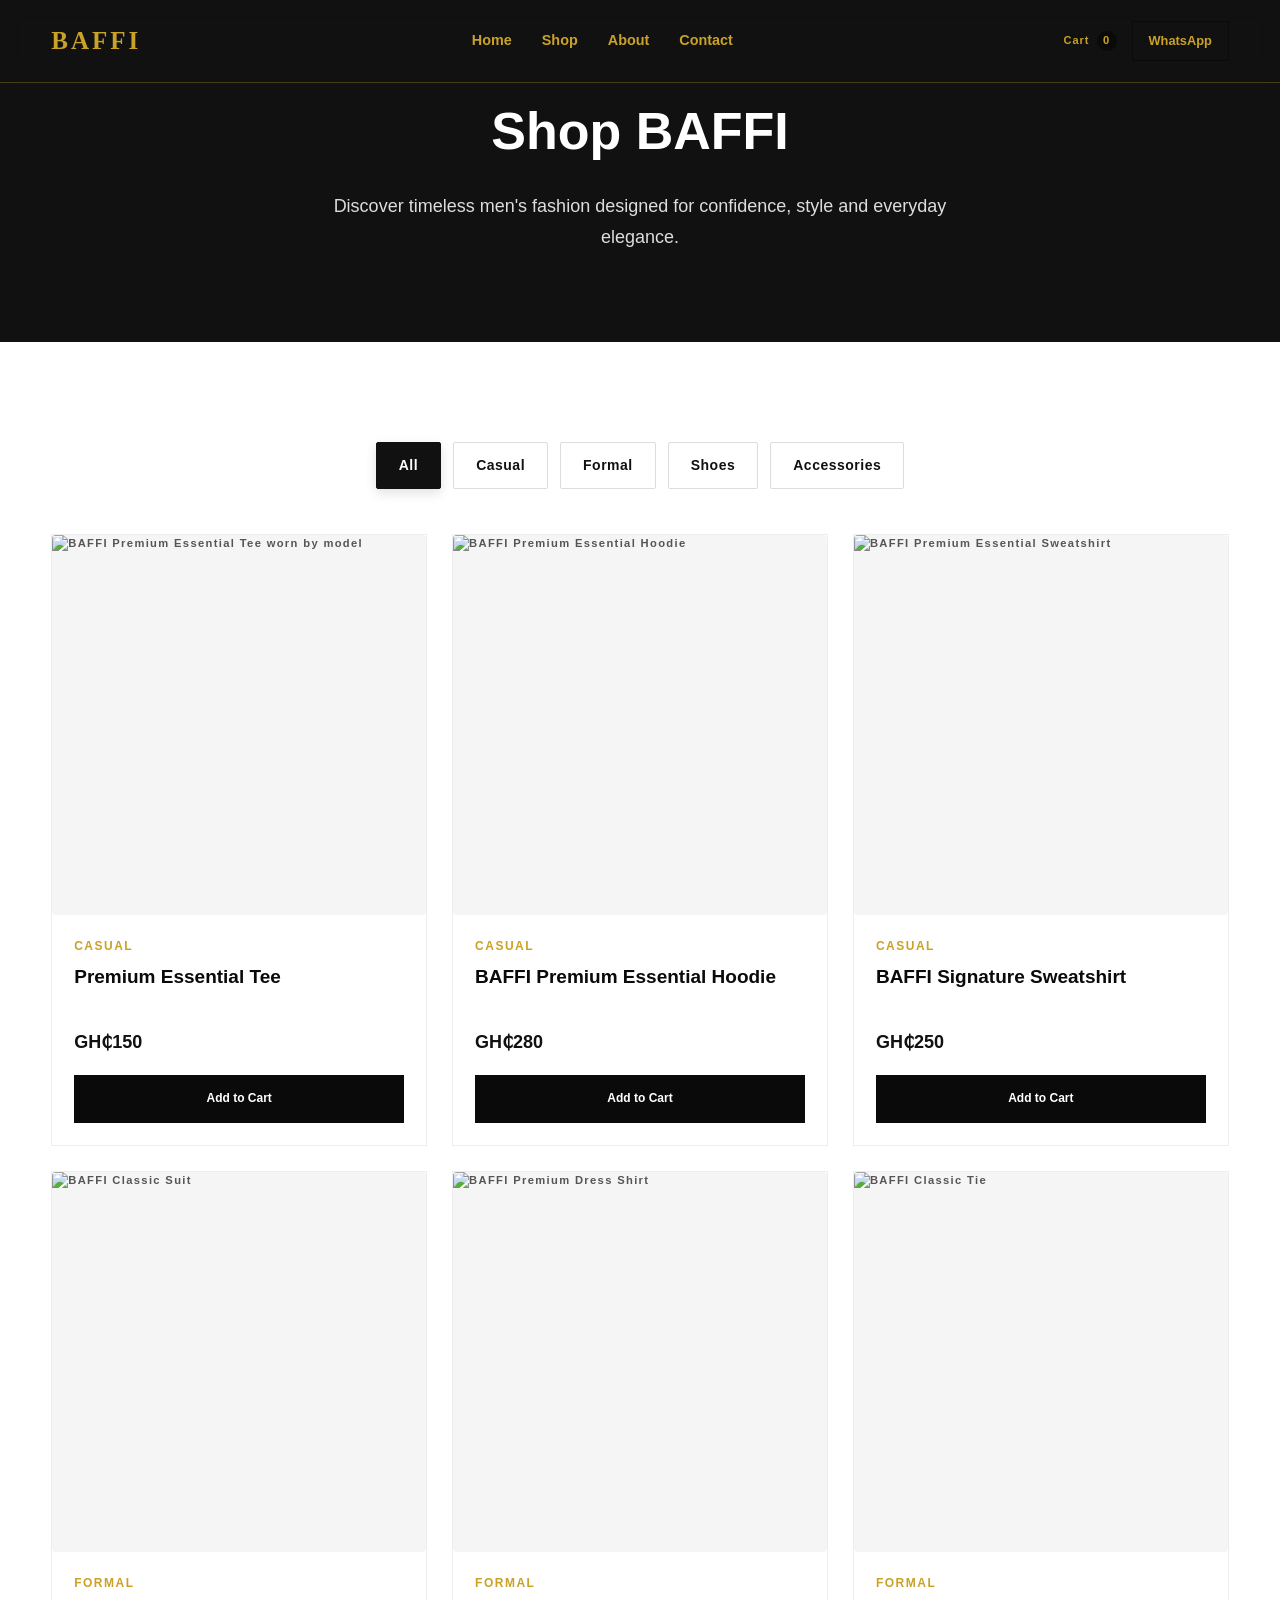
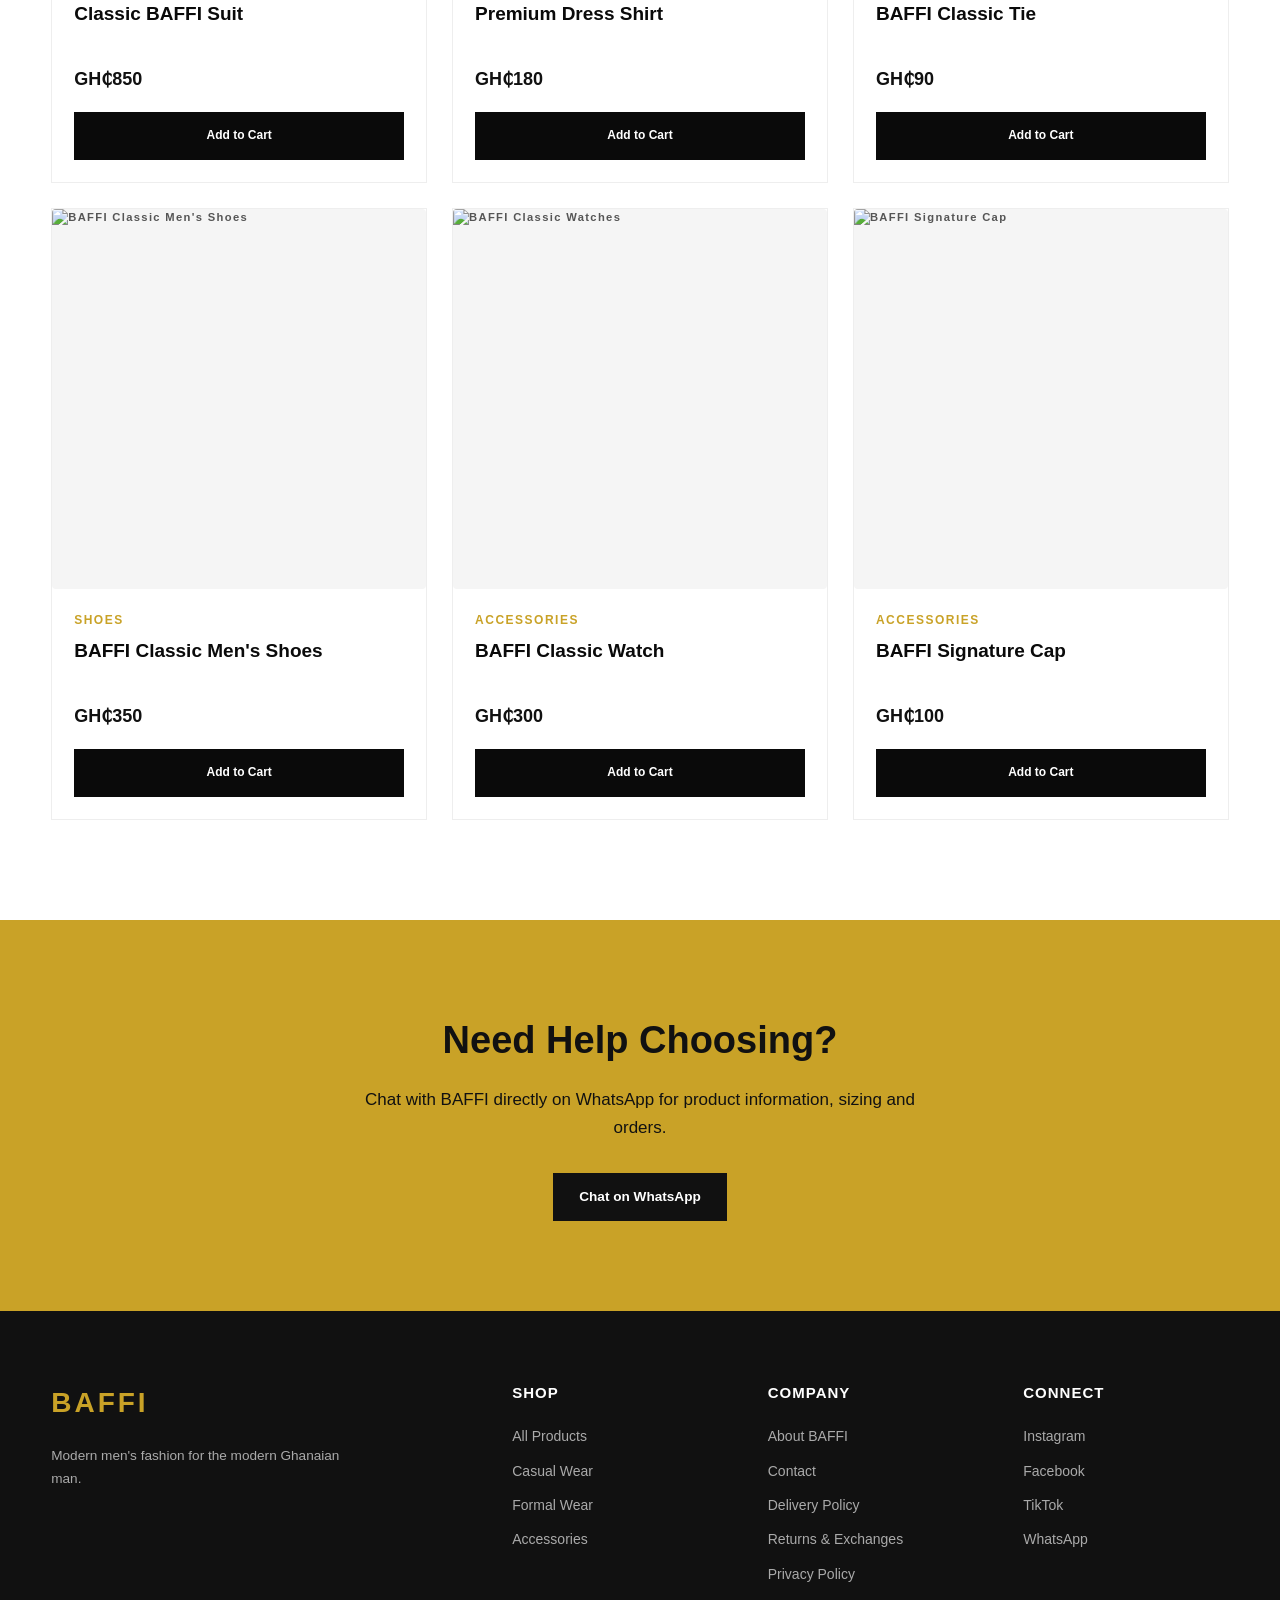
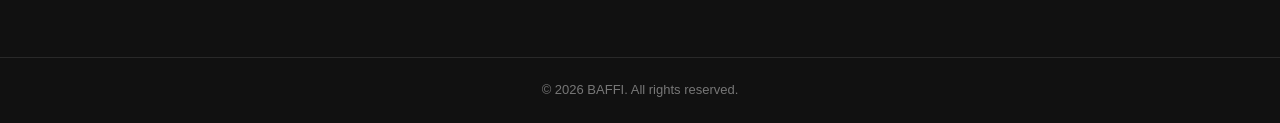
==== shop.html @ 9128f001 "Add files via upload" ====
<!DOCTYPE html>
<html lang="en">
<head>
    <meta charset="UTF-8">
    <meta name="viewport" content="width=device-width, initial-scale=1.0">

    <title>Shop | BAFFI</title>
    <meta
        name="description"
        content="Shop BAFFI men's fashion — suits, shirts, hoodies, shoes, watches, ties, caps and more."
    >

    <link rel="stylesheet" href="style.css">
    <link rel="icon" type="image/svg+xml" href="images/svg file.jpeg">
</head>

<body>

    <!-- HEADER -->
    <header class="site-header">
    <div class="container header-container">

        <!-- Logo -->
        <a href="index.html" class="logo">
            BAFFI
        </a>

        <!-- Mobile menu button -->
        <button
            class="menu-toggle"
            id="menu-toggle"
            type="button"
            aria-label="Open navigation menu"
            aria-expanded="false"
            aria-controls="main-nav"
        >
            ☰
        </button>

        <!-- Navigation -->
        <nav class="main-nav" id="main-nav">
            <a href="index.html">Home</a>
            <a href="shop.html" class="active">Shop</a>
            <a href="about.html">About</a>
            <a href="contact.html">Contact</a>
        </nav>

        <!-- Header actions -->
        <div class="header-actions">

            <a href="cart.html" class="cart-link">
                Cart <span id="cart-count">0</span>
            </a>

            <a
                href="https://wa.me/233207417469"
                class="whatsapp-link"
                target="_blank"
                rel="noopener"
            >
                WhatsApp
            </a>

        </div>

    </div>
</header>


    <!-- SHOP HERO -->
    <section class="page-hero">
        <div class="container">
            <h1>Shop BAFFI</h1>
            <p>
                Discover timeless men's fashion designed for confidence,
                style and everyday elegance.
            </p>
        </div>
    </section>


    <!-- SHOP SECTION -->
    <section class="shop-section">
        <div class="container">

            <!-- FILTERS -->
            <div class="shop-filters">

                <button class="filter-btn active" data-filter="all">
                    All
                </button>

                <button class="filter-btn" data-filter="casual">
                    Casual
                </button>

                <button class="filter-btn" data-filter="formal">
                    Formal
                </button>

                <button class="filter-btn" data-filter="shoes">
                    Shoes
                </button>

                <button class="filter-btn" data-filter="accessories">
                    Accessories
                </button>

            </div>


            <!-- PRODUCTS -->
            <div class="products-grid">


                <!-- PRODUCT 1 -->
                <div class="product-card" data-category="casual">

                    <div class="product-image">
                        <img
                            src="images/premium-essential-teeshirt.jpeg"
                            alt="BAFFI Premium Essential Tee worn by model"
                        >
                    </div>

                    <div class="product-info">
                        <span class="product-category">Casual</span>

                        <h3>Premium Essential Tee</h3>

                        <p class="product-price">
                            GH₵150
                        </p>

                        <button
                            class="btn add-to-cart"
                            data-product="Premium Essential Tee"
                            type="button"
                        >
                            Add to Cart
                        </button>
                    </div>

                </div>


                <!-- PRODUCT 2 -->
                <div class="product-card" data-category="casual">

                    <div class="product-image">
                        <img src="images/Premium-Essential-Hoodie.jpeg" alt="BAFFI Premium Essential Hoodie">
                    </div>

                    <div class="product-info">
                        <span class="product-category">Casual</span>

                        <h3>BAFFI Premium Essential Hoodie</h3>

                        <p class="product-price">
                            GH₵280
                        </p>

                        <button
                            class="btn add-to-cart"
                            data-product="BAFFI Premium Essential Hoodie"
                            type="button"
                        >
                            Add to Cart
                        </button>
                    </div>

                </div>


                <!-- PRODUCT 3 -->
                <div class="product-card" data-category="casual">

                    <div class="product-image">
                        <img src="images/premium-essential-sweatshirt.jpeg" alt="BAFFI Premium Essential Sweatshirt">
                    </div>

                    <div class="product-info">
                        <span class="product-category">Casual</span>

                        <h3>BAFFI Signature Sweatshirt</h3>

                        <p class="product-price">
                            GH₵250
                        </p>

                        <button
                            class="btn add-to-cart"
                            data-product="BAFFI Signature Sweatshirt"
                            type="button"
                        >
                            Add to Cart
                        </button>
                    </div>

                </div>


                <!-- PRODUCT 4 -->
                <div class="product-card" data-category="formal">

                    <div class="product-image">
                        <img src="images/premium-essential-suit.jpeg" alt="BAFFI Classic Suit">
                    </div>

                    <div class="product-info">
                        <span class="product-category">Formal</span>

                        <h3>Classic BAFFI Suit</h3>

                        <p class="product-price">
                            GH₵850
                        </p>

                        <button
                            class="btn add-to-cart"
                            data-product="Classic BAFFI Suit"
                            type="button"
                        >
                            Add to Cart
                        </button>
                    </div>

                </div>


                <!-- PRODUCT 5 -->
                <div class="product-card" data-category="formal">

                    <div class="product-image">
                        <img src="images/premium-essential-dress shirt.jpeg" alt="BAFFI Premium Dress Shirt">
                    </div>

                    <div class="product-info">
                        <span class="product-category">Formal</span>

                        <h3>Premium Dress Shirt</h3>

                        <p class="product-price">
                            GH₵180
                        </p>

                        <button
                            class="btn add-to-cart"
                            data-product="Premium Dress Shirt"
                            type="button"
                        >
                            Add to Cart
                        </button>
                    </div>

                </div>


                <!-- PRODUCT 6 -->
                <div class="product-card" data-category="formal">

                    <div class="product-image">
                        <img src="images/premium-essential-tie.jpeg" alt="BAFFI Classic Tie">
                    </div>

                    <div class="product-info">
                        <span class="product-category">Formal</span>

                        <h3>BAFFI Classic Tie</h3>

                        <p class="product-price">
                            GH₵90
                        </p>

                        <button
                            class="btn add-to-cart"
                            data-product="BAFFI Classic Tie"
                            type="button"
                        >
                            Add to Cart
                        </button>
                    </div>

                </div>


                <!-- PRODUCT 7 -->
                <div class="product-card" data-category="shoes">

                    <div class="product-image">
                        <img src="images/premium-essential-shoes.jpeg" alt="BAFFI Classic Men's Shoes">
                    </div>

                    <div class="product-info">
                        <span class="product-category">Shoes</span>

                        <h3>BAFFI Classic Men's Shoes</h3>

                        <p class="product-price">
                            GH₵350
                        </p>

                        <button
                            class="btn add-to-cart"
                            data-product="BAFFI Classic Men's Shoes"
                            type="button"
                        >
                            Add to Cart
                        </button>
                    </div>

                </div>


                <!-- PRODUCT 8 -->
                <div class="product-card" data-category="accessories">

                    <div class="product-image">
                        <img src="images/premium-essential-watches.jpeg" alt="BAFFI Classic Watches">
                    </div>

                    <div class="product-info">
                        <span class="product-category">Accessories</span>

                        <h3>BAFFI Classic Watch</h3>

                        <p class="product-price">
                            GH₵300
                        </p>

                        <button
                            class="btn add-to-cart"
                            data-product="BAFFI Classic Watch"
                            type="button"
                        >
                            Add to Cart
                        </button>
                    </div>

                </div>


                <!-- PRODUCT 9 -->
                <div class="product-card" data-category="accessories">

                    <div class="product-image">
                        <img src="images/premium-essential-cap.jpeg" alt="BAFFI Signature Cap">
                    </div>

                    <div class="product-info">
                        <span class="product-category">Accessories</span>

                        <h3>BAFFI Signature Cap</h3>

                        <p class="product-price">
                            GH₵100
                        </p>

                        <button
                            class="btn add-to-cart"
                            data-product="BAFFI Signature Cap"
                            type="button"
                        >
                            Add to Cart
                        </button>
                    </div>

                </div>

            </div>
            <div class="no-products-message" id="no-products-message">
                <h3>No products found</h3>
                <p>We're currently updating this collection. Please explore another category.</p>
            </div>
        </div>
    </section>


    <!-- WHATSAPP CTA -->
    <section class="cta-section">
        <div class="container">

            <h2>Need Help Choosing?</h2>

            <p>
                Chat with BAFFI directly on WhatsApp for product
                information, sizing and orders.
            </p>

            <a
                href="https://wa.me/233207417469"
                target="_blank"
                class="btn"
            >
                Chat on WhatsApp
            </a>

        </div>
    </section>


    <!-- FOOTER -->
    <footer class="site-footer">

    <div class="container footer-grid">

        <div>
            <a href="index.html" class="footer-logo">
                BAFFI
            </a>

            <p>
                Modern men's fashion for the
                modern Ghanaian man.
            </p>
        </div>

        <div>
            <h3>Shop</h3>

            <a href="shop.html">All Products</a>
            <a href="shop.html?category=casual">Casual Wear</a>
            <a href="shop.html?category=formal">Formal Wear</a>
            <a href="shop.html?category=accessories">Accessories</a>
        </div>

        <div>
            <h3>Company</h3>

            <a href="about.html">About BAFFI</a>
            <a href="contact.html">Contact</a>
            <a href="delivery-policy.html">Delivery Policy</a>
            <a href="returns-policy.html">Returns &amp; Exchanges</a>
            <a href="privacy-policy.html">Privacy Policy</a>
        </div>

        <div>
            <h3>Connect</h3>

            <a href="https://www.instagram.com/baffi_apparel1/">Instagram</a>
            <a href="https://www.facebook.com/baffiapparel">Facebook</a>
            <a href="https://www.tiktok.com/@baffi_apparel1/">TikTok</a>

            <a
                href="https://wa.me/233207417469"
                target="_blank"
                rel="noopener"
            >
                WhatsApp
            </a>
        </div>

    </div>

    <div class="footer-bottom">
        <p>© 2026 BAFFI. All rights reserved.</p>
    </div>

</footer>


    <script src="app.js"></script>

</body>
</html>
---- style.css ----
/* =========================================================BAFFI — MAIN STYLESHEETModern Men's Fashion========================================================= */
/* =========================================================1. RESET & GLOBAL STYLES========================================================= */
* {
    margin: 0;
    padding: 0;
    box-sizing: border-box;
}

:root {
    --black: #0a0a0a;
    --dark: #111111;
    --dark-gray: #1a1a1a;
    --gray: #666666;
    --light-gray: #f4f4f4;
    --white: #ffffff;
    --gold: #c9a227;
    --gold-light: #e0c35a;
    --border: #e5e5e5;

    --container-width: 1200px;
    --transition: 0.3s ease;
}

html {
    scroll-behavior: smooth;
}

body {
    font-family:
        Arial,
        Helvetica,
        sans-serif;

    color: var(--black);
    background: var(--white);
    line-height: 1.6;
}

a {
    color: inherit;
    text-decoration: none;
}

button,
input {
    font: inherit;
}

button {
    cursor: pointer;
}

img {
    max-width: 100%;
    display: block;
}

/* =========================================================2. REUSABLE CONTAINER========================================================= */
.container {
    width: min(
        92%,
        var(--container-width)
    );

    margin: 0 auto;
}

/* =========================================================3. HEADER========================================================= */
.site-header {
    position: sticky;
    top: 0;
    z-index: 1000;

    background: rgba(255, 255, 255, 0.96);

    border-bottom: 1px solid var(--border);

    backdrop-filter: blur(10px);
}

.header-container {
    min-height: 78px;

    display: flex;
    align-items: center;
    justify-content: space-between;

    gap: 30px;
}

/* Logo */
.logo {
    font-size: 1.8rem;
    font-weight: 900;

    letter-spacing: 0.18em;

    color: var(--black);
}

/* Navigation */
.main-nav {
    display: flex;
    align-items: center;

    gap: 30px;
}

.main-nav a {
    position: relative;

    font-size: 0.9rem;
    font-weight: 600;

    transition: color var(--transition);
}

.main-nav a::after {
    content: "";

    position: absolute;

    left: 0;
    bottom: -8px;

    width: 0;
    height: 2px;

    background: var(--gold);

    transition: width var(--transition);
}

.main-nav a:hover {
    color: var(--gold);
}

.main-nav a:hover::after {
    width: 100%;
}

/* Header actions */
.header-actions {
    display: flex;
    align-items: center;
    gap: 15px;
}

.cart-link {
    font-size: 0.85rem;
    font-weight: 600;
}

#cart-count {
    display: inline-flex;

    align-items: center;
    justify-content: center;

    min-width: 20px;
    height: 20px;

    padding: 0 5px;

    margin-left: 3px;

    border-radius: 50%;

    background: var(--black);
    color: var(--white);

    font-size: 0.7rem;
}

.whatsapp-link {
    padding: 9px 16px;

    border: 1px solid var(--black);

    font-size: 0.8rem;
    font-weight: 700;

    transition:
        background var(--transition),
        color var(--transition);
}

.whatsapp-link:hover {
    background: var(--black);
    color: var(--white);
}


/* =========================================================4. HERO SECTION========================================================= */
.hero {
    min-height: 720px;

    display: flex;
    align-items: center;

    position: relative;

    background:
        linear-gradient(
            90deg,
            rgba(0, 0, 0, 0.9),
            rgba(0, 0, 0, 0.55),
            rgba(0, 0, 0, 0.15)
        ),
        url("../images/hero.jpg")
        center / cover no-repeat;

    color: var(--white);
}

.hero-content {
    max-width: 720px;
}

.hero-label,
.section-label {
    margin-bottom: 15px;

    color: var(--gold);

    font-size: 0.75rem;
    font-weight: 800;

    letter-spacing: 0.25em;
}

.hero h1 {
    margin-bottom: 25px;

    font-size: clamp(
        3rem,
        7vw,
        6rem
    );

    font-weight: 800;

    line-height: 0.98;

    letter-spacing: -0.04em;
}

.hero-description {
    max-width: 560px;

    margin-bottom: 35px;

    color: rgba(255, 255, 255, 0.82);

    font-size: 1.05rem;
}

/* =========================================================5. BUTTONS========================================================= */
.hero-buttons {
    display: flex;

    flex-wrap: wrap;

    gap: 15px;
}

.btn {
    display: inline-flex;

    align-items: center;
    justify-content: center;

    min-height: 48px;

    padding: 0 25px;

    border: 1px solid transparent;

    font-size: 0.85rem;
    font-weight: 800;

    transition:
        background var(--transition),
        color var(--transition),
        border-color var(--transition),
        transform var(--transition);
}

.btn:hover {
    transform: translateY(-2px);
}

.btn-primary {
    background: var(--gold);
    color: var(--black);
}

.btn-primary:hover {
    background: var(--gold-light);
}

.btn-secondary {
    border-color: rgba(255, 255, 255, 0.7);
    color: var(--white);
}

.btn-secondary:hover {
    background: var(--white);
    color: var(--black);
}

/* =========================================================6. SECTION HEADINGS========================================================= */
section {
    padding: 100px 0;
}

.section-heading {
    max-width: 650px;

    margin-bottom: 50px;
}

.section-heading h2 {
    margin-bottom: 12px;

    font-size: clamp(
        2rem,
        4vw,
        3rem
    );

    line-height: 1.1;
}

.section-heading > p:last-child {
    color: var(--gray);
}

/* =========================================================7. CATEGORIES========================================================= */
.category-grid {
    display: grid;

    grid-template-columns:
        repeat(4, 1fr);

    gap: 20px;
}

.category-card {
    transition:
        transform var(--transition);
}

.category-card:hover {
    transform: translateY(-6px);
}

.category-image {
    min-height: 300px;

    display: flex;
    align-items: flex-end;

    padding: 25px;

    background:
        linear-gradient(
            180deg,
            #777777,
            #151515
        );

    color: var(--white);
}

.category-image span {
    font-size: 0.8rem;
    font-weight: 800;

    letter-spacing: 0.15em;
}

.category-card h3 {
    margin-top: 18px;

    font-size: 1.1rem;
}

.category-card p {
    color: var(--gray);

    font-size: 0.85rem;
}

/* =========================================================8. FEATURED PRODUCTS========================================================= */
.featured-products {
    background: var(--light-gray);
}

.product-grid {
    display: grid;

    grid-template-columns:
        repeat(4, 1fr);

    gap: 20px;
}

.product-card {
    background: var(--white);

    overflow: hidden;

    transition:
        transform var(--transition),
        box-shadow var(--transition);
}

.product-card:hover {
    transform: translateY(-5px);

    box-shadow:
        0 15px 40px rgba(0, 0, 0, 0.08);
}

.product-image {
    min-height: 330px;

    display: flex;
    align-items: center;
    justify-content: center;

    background:
        linear-gradient(
            135deg,
            #e8e8e8,
            #bdbdbd
        );

    color: #555555;

    font-size: 0.7rem;
    font-weight: 800;

    letter-spacing: 0.12em;
}

.product-info {
    padding: 22px;
}

.product-category {
    margin-bottom: 7px;

    color: var(--gold);

    font-size: 0.7rem;
    font-weight: 800;

    letter-spacing: 0.15em;
}

.product-info h3 {
    margin-bottom: 8px;

    font-size: 1rem;
}

.product-price {
    margin-bottom: 18px;

    font-size: 1rem;
    font-weight: 800;
}

.add-to-cart {
    width: 100%;

    padding: 12px;

    border: 1px solid var(--black);

    background: var(--black);
    color: var(--white);

    font-size: 0.75rem;
    font-weight: 800;

    transition:
        background var(--transition),
        color var(--transition);
}

.add-to-cart:hover {
    background: var(--gold);
    color: var(--black);
    border-color: var(--gold);
}

.center-button {
    margin-top: 45px;

    text-align: center;
}

/* =========================================================9. BRAND STATEMENT========================================================= */
.brand-statement {
    background: var(--black);

    color: var(--white);
}

.brand-content {
    max-width: 760px;

    margin: 0 auto;

    text-align: center;
}

.brand-content h2 {
    margin-bottom: 25px;

    font-size: clamp(
        2.2rem,
        5vw,
        4rem
    );

    line-height: 1.05;
}

.brand-content > p:not(.section-label) {
    margin-bottom: 30px;

    color: rgba(255, 255, 255, 0.7);

    font-size: 1rem;
}

.text-link {
    color: var(--gold);

    font-weight: 700;

    transition: color var(--transition);
}

.text-link:hover {
    color: var(--gold-light);
}

/* =========================================================10. NEWSLETTER========================================================= */
.newsletter {
    background: var(--white);
}

.newsletter-content {
    max-width: 700px;

    margin: 0 auto;

    text-align: center;
}

.newsletter-content h2 {
    margin-bottom: 15px;

    font-size: clamp(
        2rem,
        4vw,
        3rem
    );
}

.newsletter-content > p:not(.section-label) {
    margin-bottom: 30px;

    color: var(--gray);
}

#newsletter-form {
    display: flex;

    max-width: 600px;

    margin: 0 auto;

    gap: 10px;
}

#newsletter-form input {
    flex: 1;

    min-width: 0;

    padding: 14px 16px;

    border: 1px solid var(--border);

    outline: none;

    background: var(--light-gray);

    transition:
        border-color var(--transition);
}

#newsletter-form input:focus {
    border-color: var(--gold);
}

/* =========================================================11. FOOTER========================================================= */
.site-footer {
    background: #080808;

    color: var(--white);

    padding-top: 70px;
}

.footer-grid {
    display: grid;

    grid-template-columns:
        2fr
        1fr
        1fr
        1fr;

    gap: 50px;

    padding-bottom: 60px;
}

.footer-logo {
    display: inline-block;

    margin-bottom: 15px;

    font-size: 1.8rem;
    font-weight: 900;

    letter-spacing: 0.18em;
}

.footer-grid p {
    max-width: 300px;

    color: #999999;

    font-size: 0.85rem;
}

.footer-grid h3 {
    margin-bottom: 18px;

    color: var(--gold);

    font-size: 0.8rem;

    letter-spacing: 0.12em;
}

.footer-grid a:not(.footer-logo) {
    display: block;

    margin-bottom: 10px;

    color: #aaaaaa;

    font-size: 0.85rem;

    transition: color var(--transition);
}

.footer-grid a:hover {
    color: var(--white);
}

.footer-bottom {
    padding: 20px;

    border-top: 1px solid #222222;

    text-align: center;
}

.footer-bottom p {
    max-width: none;

    color: #777777;

    font-size: 0.75rem;
}

/* =========================================================12. TABLET RESPONSIVENESS========================================================= */
@media (max-width: 900px) {

    .main-nav {
        gap: 18px;
    }

    .category-grid,
    .product-grid {
        grid-template-columns:
            repeat(2, 1fr);
    }

    .footer-grid {
        grid-template-columns:
            repeat(2, 1fr);
    }

}

/* =========================================================13. MOBILE RESPONSIVENESS========================================================= */
@media (max-width: 650px) {

    .header-container {
        min-height: 70px;

        flex-wrap: wrap;

        gap: 15px;
    }

    .main-nav {
        order: 3;

        width: 100%;

        justify-content: center;

        padding-bottom: 12px;
    }

    .main-nav a {
        font-size: 0.75rem;
    }

    .header-actions {
        gap: 8px;
    }

    .whatsapp-link {
        padding: 7px 10px;

        font-size: 0.7rem;
    }

    .hero {
        min-height: 650px;
    }

    .hero h1 {
        font-size: 3.2rem;
    }

    section {
        padding: 70px 0;
    }

    .category-grid,
    .product-grid {
        grid-template-columns: 1fr;
    }

    .category-image {
        min-height: 250px;
    }

    .product-image {
        min-height: 300px;
    }

    #newsletter-form {
        flex-direction: column;
    }

    #newsletter-form .btn {
        width: 100%;
    }

    .footer-grid {
        grid-template-columns: 1fr;

        gap: 35px;
    }
}

/* =========================================================SHOP FILTERS========================================================= */
.shop-filters {
    display: flex;
    flex-wrap: wrap;
    gap: 10px;
    margin-bottom: 40px;
}

.shop-filter {
    padding: 10px 20px;

    border: 1px solid var(--border);

    background: var(--white);
    color: var(--black);

    font-size: 0.8rem;
    font-weight: 700;

    transition:
        background var(--transition),
        color var(--transition),
        border-color var(--transition);
}

.shop-filter:hover,
.shop-filter.active {
    background: var(--black);
    color: var(--white);
    border-color: var(--black);
}

/* =========================================================14. CART PAGE========================================================= */
#cart-container {
    display: flex;
    flex-direction: column;
    gap: 15px;
    margin-bottom: 40px;
}

.cart-item {
    display: flex;
    align-items: center;
    justify-content: space-between;
    gap: 25px;

    padding: 25px;

    background: var(--white);

    border: 1px solid var(--border);

    transition:
        box-shadow var(--transition),
        transform var(--transition);
}

.cart-item:hover {
    transform: translateY(-2px);

    box-shadow:
        0 10px 30px rgba(0, 0, 0, 0.06);
}

.cart-item-info {
    flex: 1;
}

.cart-item-info h3 {
    margin-bottom: 5px;

    font-size: 1rem;
}

.cart-item-info p {
    color: var(--gray);

    font-size: 0.85rem;
}

.cart-item-actions {
    display: flex;
    align-items: center;

    gap: 12px;
}

.quantity-btn {
    width: 36px;
    height: 36px;

    display: inline-flex;
    align-items: center;
    justify-content: center;

    border: 1px solid var(--black);

    background: var(--white);
    color: var(--black);

    font-size: 1.1rem;
    font-weight: 700;

    transition:
        background var(--transition),
        color var(--transition);
}

.quantity-btn:hover {
    background: var(--black);
    color: var(--white);
}

.cart-quantity {
    min-width: 25px;

    text-align: center;

    font-weight: 700;
}

.cart-item-total {
    min-width: 90px;

    text-align: right;

    font-size: 0.9rem;
}

.remove-cart-item {
    padding: 9px 14px;

    border: 1px solid #d5d5d5;

    background: var(--white);
    color: #777777;

    font-size: 0.75rem;
    font-weight: 700;

    transition:
        background var(--transition),
        color var(--transition),
        border-color var(--transition);
}

.remove-cart-item:hover {
    border-color: var(--black);

    background: var(--black);
    color: var(--white);
}

/* =========================================================CART SUMMARY========================================================= */
#cart-summary {
    max-width: 500px;

    margin-left: auto;

    padding: 30px;

    background: var(--black);

    color: var(--white);
}

#cart-summary h2 {
    margin-bottom: 20px;

    font-size: 1.3rem;
}

#cart-summary p {
    display: flex;
    justify-content: space-between;

    margin-bottom: 25px;

    color: #cccccc;
}

#cart-summary strong {
    color: var(--gold);

    font-size: 1.2rem;
}

#cart-summary .btn {
    margin-right: 8px;
}

/* =========================================================EMPTY CART========================================================= */
#empty-cart {
    padding: 60px 30px;

    background: var(--white);

    border: 1px solid var(--border);

    text-align: center;
}

#empty-cart h2 {
    margin-bottom: 10px;

    font-size: 1.6rem;
}

#empty-cart p {
    color: var(--gray);

    margin-bottom: 15px;
}

/* =========================================================CART MOBILE========================================================= */
@media (max-width: 650px) {

    .cart-item {
        align-items: flex-start;

        flex-direction: column;

        gap: 20px;

        padding: 20px;
    }

    .cart-item-actions {
        width: 100%;

        flex-wrap: wrap;
    }

    .cart-item-total {
        margin-left: auto;
    }

    .remove-cart-item {
        width: 100%;
    }

    #cart-summary {
        max-width: none;

        margin-left: 0;
    }

    #cart-summary .btn {
        width: 100%;

        margin: 5px 0;
    }
}

/* =========================================================BAFFI PRODUCT IMAGES========================================================= */
.product-card .product-image {
    width: 100%;
    aspect-ratio:2/3;
    background: #f5f5f5;

    display: flex;
    align-items: center;
    justify-content: center;

    overflow: hidden;
}

.product-card .product-image img {
    width: 100%;
    height: 100%;
    display: block;

    object-fit: cover;
    object-position: center;
}

/* =========================================================BAFFI PRODUCT CARD HOVER EFFECT========================================================= */
.product-card {
    transition: transform 0.3s ease, box-shadow 0.3s ease;
}

.product-card:hover {
    transform: translateY(-6px);
    box-shadow: 0 12px 30px rgba(0, 0, 0, 0.12);
}

.product-card .product-image img {
    transition: transform 0.5s ease;
}

.product-card:hover .product-image img {
    transform: scale(1.04);
}

/* =========================================================BAFFI SHOP FILTER BUTTONS========================================================= */
.filter-btn {
    cursor: pointer;
    transition: all 0.25s ease;
}

.filter-btn:hover {
    transform: translateY(-2px);
}

.filter-btn.active {
    background: #111;
    color: #fff;
    border-color: #111;
}

/* =========================================================BAFFI MOBILE PRODUCT CARDS========================================================= */
@media (max-width: 650px) {
    .product-card .product-image {
        aspect-ratio: 2 / 3;
        height: auto;
    }

    .product-card .product-image img {
        width: 100%;
        height: 100%;
        object-fit: cover;
    }

    .product-card:hover {
        transform: none;
        box-shadow: none;
    }

    .product-card:hover .product-image img {
        transform: none;
    }
}

/* =========================================================BAFFI EXPLORE CATEGORY IMAGES========================================================= */
.category-card .category-image {
    position: relative;
    width: 100%;
    height: 300px;

    overflow: hidden;
    background: #f5f5f5;
}

.category-card .category-image img {
    width: 100%;
    height: 100%;

    display: block;

    object-fit: cover;
    object-position: center;

    transition: transform 0.5s ease;
}

/* Dark overlay for readable category text */
.category-card .category-image::after {
    content: "";
    position: absolute;
    inset: 0;

    background: linear-gradient(
        to top,
        rgba(0, 0, 0, 0.55),
        rgba(0, 0, 0, 0.05)
    );
}

/* Category label */
.category-card .category-image span {
    position: absolute;
    left: 20px;
    bottom: 20px;

    z-index: 2;

    color: #ffffff;

    font-size: 0.8rem;
    font-weight: 800;
    letter-spacing: 0.15em;
}

/* Hover effect */
.category-card:hover .category-image img {
    transform: scale(1.05);
}

/* =========================================================BAFFI CHECKOUT DETAILS========================================================= */
.checkout-details {
    max-width: 700px;
    margin: 40px auto;
    padding: 30px;
    border: 1px solid #e5e5e5;
    background: #ffffff;
}

.checkout-details h2 {
    margin-bottom: 8px;
}

.checkout-details > p {
    margin-bottom: 25px;
    color: #666;
}

.checkout-details .form-group {
    margin-bottom: 20px;
}

.checkout-details label {
    display: block;
    margin-bottom: 8px;
    font-weight: 600;
}

.checkout-details input,
.checkout-details textarea {
    width: 100%;
    padding: 14px;
    border: 1px solid #ccc;
    border-radius: 4px;
    font-family: inherit;
    font-size: 16px;
    box-sizing: border-box;
    outline: none;
}

.checkout-details input:focus,
.checkout-details textarea:focus {
    border-color: #111;
}

.checkout-details textarea {
    resize: vertical;
    min-height: 100px;
}

.checkout-details label span {
    font-weight: normal;
    color: #777;
    font-size: 14px;
}

/* =========================================================MOBILE CHECKOUT========================================================= */
@media (max-width: 768px) {

    .checkout-details {
        margin: 25px 0;
        padding: 20px;
    }

    .checkout-details input,
    .checkout-details textarea {
        font-size: 16px;
    }

}

/* =========================================BAFFI MOBILE RESPONSIVENESS========================================= */
@media (max-width: 768px) {

    /* General */
    body {
        overflow-x: hidden;
    }

    .container {
        width: 92%;
        margin: 0 auto;
    }

    /* Header */
    header {
        padding: 15px 0;
    }

    /* Navigation */
    nav ul {
        gap: 12px;
        flex-wrap: wrap;
        justify-content: center;
    }

    nav ul li a {
        font-size: 14px;
    }

    /* Hero section */
    .hero {
        min-height: 70vh;
        padding: 50px 20px;
        text-align: center;
    }

    .hero h1 {
        font-size: 38px;
        line-height: 1.1;
    }

    .hero p {
        font-size: 16px;
    }

    /* Product grids */
    .product-grid,
    .featured-products {
        grid-template-columns: 1fr 1fr;
        gap: 15px;
    }

    .product-card {
        width: 100%;
    }

    .product-card img {
        width: 100%;
        height: auto;
        object-fit: cover;
    }

    .product-card h3 {
        font-size: 16px;
    }

    .product-card p {
        font-size: 14px;
    }

    .product-card .btn {
        width: 100%;
        padding: 10px;
        font-size: 14px;
    }

    /* Cart */
    #cart-container {
        width: 100%;
        overflow-x: auto;
    }

    .cart-item {
        padding: 15px 10px;
    }

    /* Cart summary */
    #cart-summary {
        width: 100%;
        box-sizing: border-box;
    }

    /* Checkout details */
    .checkout-details {
        width: 100%;
        box-sizing: border-box;
    }

    /* Buttons */
    button,
    .btn {
        min-height: 44px;
    }

    /* Footer */
    footer {
        text-align: center;
        padding: 30px 15px;
    }
}


/* =========================================
   EXTRA SMALL PHONES
   ========================================= */

@media (max-width: 480px) {

    .container {
        width: 94%;
    }

    .hero h1 {
        font-size: 32px;
    }

    .hero p {
        font-size: 15px;
    }

    /* One product per row on very small screens */
    .product-grid,
    .featured-products {
        grid-template-columns: 1fr;
    }

    .product-card h3 {
        font-size: 17px;
    }

    nav ul {
        gap: 8px;
    }

    nav ul li a {
        font-size: 13px;
    }

    .checkout-details {
        padding: 18px;
    }
}

/* =========================================
   BAFFI ABOUT PAGE
   ========================================= */

/* About Hero */
.about-hero {
    padding: 110px 0;
    background: #f5f5f2;
}

.about-hero .brand-content {
    max-width: 850px;
}

.about-hero h1 {
    font-size: clamp(48px, 7vw, 82px);
    line-height: 1;
    margin: 15px 0 30px;
    letter-spacing: -2px;
}

.about-hero .brand-content > p:last-child {
    max-width: 650px;
    font-size: 20px;
    line-height: 1.8;
    color: #555;
}


/* Our Story */
.about-story {
    padding: 110px 0;
    background: #ffffff;
}

.about-story .section-heading {
    max-width: 850px;
    margin-bottom: 55px;
}

.about-story .section-heading h2 {
    font-size: clamp(38px, 5vw, 64px);
    line-height: 1.05;
    margin-top: 15px;
}

.about-story .brand-content {
    max-width: 750px;
}

.about-story .brand-content p {
    font-size: 18px;
    line-height: 1.9;
    color: #555;
    margin-bottom: 25px;
}


/* What We Offer */
.categories {
    padding: 110px 0;
    background: #f5f5f2;
}

.categories .section-heading {
    max-width: 750px;
    margin-bottom: 55px;
}

.categories .section-heading h2 {
    font-size: clamp(38px, 5vw, 64px);
    line-height: 1.05;
    margin: 15px 0;
}

.categories .section-heading > p:last-child {
    color: #666;
    font-size: 18px;
    line-height: 1.7;
}


/* Category Cards */
.category-grid {
    display: grid;
    grid-template-columns: repeat(4, 1fr);
    gap: 20px;
}

.category-card {
    background: #ffffff;
    padding-bottom: 25px;
    transition: transform 0.3s ease, box-shadow 0.3s ease;
}

.category-card:hover {
    transform: translateY(-6px);
    box-shadow: 0 15px 35px rgba(0, 0, 0, 0.08);
}

.category-image {
    width: 100%;
    height: 300px;
    background: #111;
    display: block;
    overflow: hidden;
    position: relative;
}

.category-image img {
    width: 100%;
    height: 100%;
    display: block;
    object-fit: cover;
    object-position: center;
}

.category-card:hover .category-image img {
    transform: scale(1.05);
}

.category-grid .category-card {
    width: 100%;
    min-width: 0;
}

.category-grid .category-image {
    width: 100%;
    height: 300px;
}

.category-image span {
    color: #ffffff;
    font-size: 14px;
    letter-spacing: 4px;
    font-weight: 600;
}

.category-card h3 {
    margin: 25px 25px 10px;
    font-size: 22px;
}

.category-card p {
    margin: 0 25px;
    color: #666;
    line-height: 1.7;
}


/* BAFFI Standard */
.baffi-standard {
    padding: 110px 0;
    background: #111;
    color: #ffffff;
}

.baffi-standard .brand-content {
    max-width: 800px;
}

.baffi-standard .section-label {
    color: #c8a45d;
}

.baffi-standard h2 {
    font-size: clamp(40px, 5vw, 64px);
    line-height: 1.05;
    margin: 15px 0 30px;
}

.baffi-standard p {
    color: #d0d0d0;
    font-size: 18px;
    line-height: 1.9;
    margin-bottom: 25px;
}


/* About CTA */
.newsletter {
    padding: 100px 0;
}

.newsletter-content {
    max-width: 750px;
    margin: 0 auto;
    text-align: center;
}

.newsletter-content h2 {
    font-size: clamp(40px, 5vw, 64px);
    line-height: 1.05;
    margin: 15px 0 20px;
}

.newsletter-content > p:not(.section-label) {
    color: #666;
    font-size: 18px;
    line-height: 1.7;
}

.newsletter-content .hero-buttons {
    margin-top: 30px;
    justify-content: center;
}


/* About Page Mobile */
@media (max-width: 900px) {

    .category-grid {
        grid-template-columns: repeat(2, 1fr);
    }

    .about-hero,
    .about-story,
    .categories,
    .baffi-standard {
        padding: 80px 0;
    }
}


@media (max-width: 480px) {

    .about-hero,
    .about-story,
    .categories,
    .baffi-standard,
    .newsletter {
        padding: 65px 0;
    }

    .about-hero h1 {
        letter-spacing: -1px;
    }

    .category-grid {
        grid-template-columns: 1fr;
    }

    .category-image {
        height: 240px;
    }

    .category-grid .category-image {
        height: 240px;
    }

    .category-card h3 {
        font-size: 20px;
    }
}

/* =========================================ABOUT CATEGORY IMAGES========================================= */
.category-image img {
    width: 100%;
    height: 100%;
    object-fit: cover;
    display: block;
    transition: transform 0.5s ease;
}

.category-card:hover .category-image img {
    transform: scale(1.05);
}

/* FINAL ABOUT CATEGORY IMAGE FIX */

.categories .category-grid {
    display: grid;
    grid-template-columns: repeat(4, minmax(0, 1fr));
    gap: 20px;
}

.categories .category-grid .category-card {
    width: 100%;
    min-width: 0;
}

.categories .category-grid .category-image {
    width: 100%;
    height: 300px;
    overflow: hidden;
    position: relative;
}

.categories .category-grid .category-image img {
    width: 100%;
    height: 100%;
    display: block;
    object-fit: cover;
    object-position: center;
}

/* TABLET */
@media (max-width: 900px) {
    .categories .category-grid {
        grid-template-columns: repeat(2, minmax(0, 1fr));
    }
}

/* PHONE */
@media (max-width: 480px) {
    .categories .category-grid {
        grid-template-columns: 1fr;
    }

    .categories .category-grid .category-image {
        height: 240px;
    }
}

/* ABOUT CATEGORY CARD HOVER */

.categories .category-card {
    transition: transform 0.3s ease, box-shadow 0.3s ease;
}

.categories .category-card:hover {
    transform: translateY(-6px);
    box-shadow: 0 12px 30px rgba(0, 0, 0, 0.12);
}

.categories .category-card:hover .category-image img {
    transform: scale(1.05);
}

/* PREMIUM CATEGORY IMAGE STYLE */

.categories .category-image {
    border-radius: 4px;
}

.categories .category-image img {
    transition: transform 0.5s ease;
}

/* CATEGORY TEXT POLISH */

.categories .category-card h3 {
    margin-top: 20px;
    margin-bottom: 8px;
    font-size: 20px;
}

.categories .category-card p {
    margin: 0;
    line-height: 1.7;
    color: #666;
}

/* CATEGORY SECTION SPACING */

.categories {
    padding-top: 100px;
    padding-bottom: 100px;
}

.categories .section-heading {
    margin-bottom: 50px;
}

/* CATEGORY RESPONSIVE POLISH */

@media (max-width: 900px) {
    .categories {
        padding-top: 80px;
        padding-bottom: 80px;
    }

    .categories .section-heading {
        margin-bottom: 40px;
    }
}

@media (max-width: 480px) {
    .categories {
        padding-top: 60px;
        padding-bottom: 60px;
    }

    .categories .section-heading {
        margin-bottom: 30px;
    }

    .categories .category-card h3 {
        margin-top: 15px;
        font-size: 18px;
    }

    .categories .category-card p {
        font-size: 14px;
        line-height: 1.6;
    }
}

/* CONTACT HERO */

.contact-hero {
    background: #111;
    color: #fff;
    padding: 110px 0;
    text-align: center;
}

.contact-hero .brand-content {
    max-width: 750px;
    margin: 0 auto;
}

.contact-hero .section-label {
    color: #c9a227;
    letter-spacing: 2px;
}

.contact-hero h1 {
    font-size: 56px;
    margin: 15px 0 20px;
}

.contact-hero p:not(.section-label) {
    max-width: 600px;
    margin: 0 auto;
    color: #ddd;
    line-height: 1.7;
    font-size: 18px;
}

/* CONTACT HERO - MOBILE */

@media (max-width: 480px) {
    .contact-hero {
        padding: 80px 0;
    }

    .contact-hero h1 {
        font-size: 38px;
    }

    .contact-hero p:not(.section-label) {
        font-size: 16px;
    }
}

/* CONTACT OPTION CARDS */

.contact-options {
    padding: 100px 0;
}

.contact-options .category-grid {
    display: grid;
    grid-template-columns: repeat(3, minmax(0, 1fr));
    gap: 25px;
}

.contact-options .category-card {
    grid-template-columns: repeat(3, minmax(0, 1fr));
}

.contact-options .category-card {
    background: #fff;
    padding: 0 25px 30px;
    text-align: center;
    border: 1px solid #eee;
    transition: transform 0.3s ease, box-shadow 0.3s ease;
}

.contact-options .category-card:hover {
    transform: translateY(-6px);
    box-shadow: 0 12px 30px rgba(0, 0, 0, 0.12);
}

.contact-options .category-image {
    height: 180px;
    background: #111;
    display: flex;
    align-items: center;
    justify-content: center;
    color: #c9a227;
}

.contact-options .category-image span {
    font-size: 18px;
    font-weight: 700;
    letter-spacing: 2px;
}

.contact-options .category-card h3 {
    margin-top: 25px;
    margin-bottom: 10px;
}

.contact-options .category-card p {
    color: #666;
    line-height: 1.7;
}

@media (max-width: 900px) {
    .contact-options .category-grid {
        grid-template-columns: 1fr 1fr;
    }
}

@media (max-width: 480px) {
    .contact-options {
        padding: 60px 0;
    }

    .contact-options .category-grid {
        grid-template-columns: 1fr;
    }
}

/* ORDER SUPPORT */

.order-support {
    padding: 100px 0;
    background: #f7f7f7;
}

.order-support .section-heading {
    max-width: 700px;
    margin: 0 auto;
    text-align: center;
}

.order-support h2 {
    margin-bottom: 15px;
}

.order-support p:not(.section-label) {
    color: #666;
    line-height: 1.7;
}

.order-support .btn {
    margin-top: 10px;
}

/* CONTACT FAQ */

.contact-faq {
    padding: 100px 0;
    background: #111;
    color: #fff;
}

.contact-faq .brand-content {
    max-width: 800px;
    margin: 0 auto;
}

.contact-faq .section-label {
    color: #c9a227;
    letter-spacing: 2px;
}

.contact-faq h2 {
    margin-bottom: 45px;
}

.contact-faq h3 {
    color: #c9a227;
    margin-top: 30px;
    margin-bottom: 10px;
}

.contact-faq p {
    color: #ddd;
    line-height: 1.8;
}

@media (max-width: 480px) {
    .contact-faq {
        padding: 70px 0;
    }

    .contact-faq h2 {
        margin-bottom: 30px;
    }
}

/* CONTACT FINAL CTA */

.contact-cta {
    padding: 100px 0;
    background: #c9a227;
    color: #111;
    text-align: center;
}

.contact-cta .newsletter-content {
    max-width: 700px;
    margin: 0 auto;
}

.contact-cta .section-label {
    color: #111;
    letter-spacing: 2px;
}

.contact-cta h2 {
    font-size: 42px;
    margin: 15px 0;
}

.contact-cta p {
    font-size: 18px;
    margin-bottom: 30px;
}

.contact-cta .hero-buttons {
    justify-content: center;
}

.contact-cta .btn-secondary {
    border-color: #111;
    color: #111;
}

.contact-cta .btn-secondary:hover {
    background: #111;
    color: #fff;
}

@media (max-width: 480px) {
    .contact-cta {
        padding: 70px 0;
    }

    .contact-cta h2 {
        font-size: 32px;
    }

    .contact-cta p {
        font-size: 16px;
    }

    .contact-cta .hero-buttons {
        flex-direction: column;
        align-items: center;
    }
}

/* SHOP PRODUCT IMAGE POLISH */

.products-grid .product-card {
    overflow: hidden;
}

.products-grid .product-image {
    width: 100%;
    height: 380px;
    overflow: hidden;
    background: #f5f5f5;
}

.products-grid .product-image img {
    width: 100%;
    height: 100%;
    display: block;
    object-fit: cover;
    object-position: center;
    transition: transform 0.5s ease;
}

.products-grid .product-card:hover .product-image img {
    transform: scale(1.05);
}

/* SHOP PRODUCT GRID FIX */

.products-grid {
    display: grid;
    grid-template-columns: repeat(3, minmax(0, 1fr));
    gap: 25px;
}

.products-grid .product-card {
    width: 100%;
    min-width: 0;
}

/* TABLET */
@media (max-width: 900px) {
    .products-grid {
        grid-template-columns: repeat(2, minmax(0, 1fr));
    }
}

/* PHONE */
@media (max-width: 600px) {
    .products-grid {
        grid-template-columns: 1fr;
    }

    .products-grid .product-image {
        height: 320px;
    }
}

/* SHOP PRODUCT CARD POLISH */

.products-grid .product-card {
    background: #fff;
    border: 1px solid #eee;
    transition: transform 0.3s ease, box-shadow 0.3s ease;
}

.products-grid .product-card:hover {
    transform: translateY(-6px);
    box-shadow: 0 12px 30px rgba(0, 0, 0, 0.12);
}

.products-grid .product-info {
    padding: 22px;
}

.products-grid .product-category {
    display: block;
    margin-bottom: 8px;
    font-size: 12px;
    font-weight: 700;
    letter-spacing: 1.5px;
    text-transform: uppercase;
    color: #c9a227;
}

.products-grid .product-info h3 {
    margin: 0 0 10px;
    font-size: 19px;
    line-height: 1.4;
}

.products-grid .product-price {
    margin: 0 0 18px;
    font-size: 18px;
    font-weight: 700;
}

/* SHOP FILTER BUTTONS */

.shop-filters {
    display: flex;
    justify-content: center;
    align-items: center;
    gap: 12px;
    flex-wrap: wrap;
    margin-bottom: 45px;
}

.shop-filters .filter-btn {
    padding: 11px 22px;
    border: 1px solid #ddd;
    background: #fff;
    color: #111;
    font-size: 14px;
    font-weight: 600;
    cursor: pointer;
    transition: all 0.3s ease;
}

.shop-filters .filter-btn:hover {
    border-color: #c9a227;
    color: #c9a227;
}

.shop-filters .filter-btn.active {
    background: #111;
    border-color: #111;
    color: #fff;
}

@media (max-width: 480px) {
    .shop-filters {
        gap: 8px;
        margin-bottom: 30px;
    }

    .shop-filters .filter-btn {
        padding: 9px 15px;
        font-size: 13px;
    }
}

/* SHOP HERO */

.page-hero {
    padding: 90px 0;
    background: #111;
    color: #fff;
    text-align: center;
}

.page-hero .container {
    max-width: 850px;
    margin: 0 auto;
}

.page-hero h1 {
    font-size: 52px;
    margin-bottom: 18px;
}

.page-hero p {
    max-width: 650px;
    margin: 0 auto;
    color: #ddd;
    font-size: 18px;
    line-height: 1.7;
}

@media (max-width: 480px) {
    .page-hero {
        padding: 70px 0;
    }

    .page-hero h1 {
        font-size: 38px;
    }

    .page-hero p {
        font-size: 16px;
    }
}

/* SHOP WHATSAPP CTA */

.cta-section {
    padding: 90px 0;
    background: #c9a227;
    color: #111;
    text-align: center;
}

.cta-section .container {
    max-width: 750px;
    margin: 0 auto;
}

.cta-section h2 {
    font-size: 38px;
    margin-bottom: 15px;
}

.cta-section p {
    max-width: 600px;
    margin: 0 auto 30px;
    font-size: 17px;
    line-height: 1.7;
}

.cta-section .btn {
    background: #111;
    color: #fff;
    border: 1px solid #111;
}

.cta-section .btn:hover {
    background: #fff;
    color: #111;
}

@media (max-width: 480px) {
    .cta-section {
        padding: 70px 0;
    }

    .cta-section h2 {
        font-size: 30px;
    }

    .cta-section p {
        font-size: 15px;
    }
}

/* SHOP IMAGE RESPONSIVENESS */

@media (max-width: 900px) {
    .products-grid .product-image {
        height: 340px;
    }
}

@media (max-width: 600px) {
    .products-grid .product-image {
        height: 320px;
    }
}

/* SHOP PRODUCT INFO POLISH */

.products-grid .product-info h3 {
    min-height: 54px;
}

.products-grid .product-price {
    color: #111;
}

.products-grid .product-info .btn {
    width: 100%;
    text-align: center;
    padding: 13px 18px;
}

@media (max-width: 600px) {
    .products-grid .product-info h3 {
        min-height: auto;
    }
}

/* PREMIUM SHOP IMAGE STYLE */

.products-grid .product-image {
    border-radius: 4px;
}

.products-grid .product-image img {
    transition: transform 0.6s ease;
}

.products-grid .product-card:hover .product-image img {
    transform: scale(1.06);
}

/* PREMIUM SHOP FILTER STYLE */

.shop-filters .filter-btn {
    border-radius: 2px;
    letter-spacing: 0.5px;
}

.shop-filters .filter-btn.active {
    box-shadow: 0 4px 12px rgba(0, 0, 0, 0.12);
}

.shop-filters .filter-btn:active {
    transform: translateY(1px);
}

/* NO PRODUCTS MESSAGE */

.no-products-message {
    display: none;
    grid-column: 1 / -1;
    text-align: center;
    padding: 60px 20px;
    background: #f7f7f7;
    border: 1px solid #eee;
}

.no-products-message h3 {
    margin-bottom: 10px;
    font-size: 24px;
}

.no-products-message p {
    margin: 0;
    color: #666;
    line-height: 1.7;
}

/* =========================================================
   BAFFI HOME HERO — PREMIUM STYLE
   ========================================================= */

.hero {
    min-height: 78vh;
    display: flex;
    align-items: center;
    position: relative;
    overflow: hidden;
    background:
        linear-gradient(
            rgba(0, 0, 0, 0.62),
            rgba(0, 0, 0, 0.62)
        ),
        url("images/hero.jpg") center/cover no-repeat;
    color: #fff;
}

.hero-content {
    max-width: 850px;
    padding: 100px 0;
}

.hero-label {
    margin-bottom: 18px;
    color: #c9a227;
    font-size: 13px;
    font-weight: 700;
    letter-spacing: 3px;
}

.hero h1 {
    margin: 0 0 25px;
    font-size: 68px;
    line-height: 1.05;
    letter-spacing: -1px;
}

.hero-description {
    max-width: 620px;
    margin-bottom: 35px;
    color: #e5e5e5;
    font-size: 18px;
    line-height: 1.8;
}

.hero-buttons {
    display: flex;
    gap: 15px;
    align-items: center;
    flex-wrap: wrap;
}

.hero .btn {
    min-width: 170px;
    text-align: center;
}

/* HERO BUTTONS */

.hero .btn-primary {
    background: #c9a227;
    color: #111;
    border: 1px solid #c9a227;
}

.hero .btn-primary:hover {
    background: #fff;
    color: #111;
    border-color: #fff;
}

.hero .btn-secondary {
    background: transparent;
    color: #fff;
    border: 1px solid #fff;
}

.hero .btn-secondary:hover {
    background: #fff;
    color: #111;
}


/* TABLET */

@media (max-width: 900px) {

    .hero {
        min-height: 70vh;
    }

    .hero-content {
        padding: 80px 0;
    }

    .hero h1 {
        font-size: 54px;
    }

}


/* MOBILE */

@media (max-width: 600px) {

    .hero {
        min-height: 75vh;
        text-align: center;
    }

    .hero-content {
        padding: 70px 0;
    }

    .hero-label {
        font-size: 11px;
        letter-spacing: 2px;
    }

    .hero h1 {
        font-size: 40px;
        line-height: 1.1;
    }

    .hero-description {
        font-size: 16px;
        line-height: 1.7;
    }

    .hero-buttons {
        justify-content: center;
        flex-direction: column;
    }

    .hero .btn {
        width: 100%;
        max-width: 280px;
    }

}

/* =========================================================
   BAFFI HOME — CATEGORY SECTION
   ========================================================= */

.categories {
    padding: 100px 0;
    background: #f7f7f7;
}

.categories .section-heading {
    max-width: 650px;
    margin: 0 auto 50px;
    text-align: center;
}

.categories .section-label {
    color: #c9a227;
    font-size: 12px;
    font-weight: 700;
    letter-spacing: 2px;
}

.categories .section-heading h2 {
    margin: 12px 0 15px;
    font-size: 42px;
}

.categories .section-heading > p:last-child {
    color: #666;
    line-height: 1.7;
}


/* CATEGORY GRID */

.categories .category-grid {
    display: grid;
    grid-template-columns: repeat(4, minmax(0, 1fr));
    gap: 20px;
}


/* CATEGORY CARD */

.categories .category-card {
    display: block;
    overflow: hidden;
    background: #fff;
    color: #111;
    text-decoration: none;
    border: 1px solid #eee;
    transition:
        transform 0.3s ease,
        box-shadow 0.3s ease;
}

.categories .category-card:hover {
    transform: translateY(-7px);
    box-shadow: 0 15px 35px rgba(0, 0, 0, 0.12);
}


/* CATEGORY IMAGE */

.categories .category-image {
    position: relative;
    width: 100%;
    height: 300px;
    overflow: hidden;
    background: #eee;
}

.categories .category-image img {
    width: 100%;
    height: 100%;
    display: block;
    object-fit: cover;
    object-position: center;
    transition: transform 0.5s ease;
}

.categories .category-card:hover .category-image img {
    transform: scale(1.06);
}


/* CATEGORY IMAGE LABEL */

.categories .category-image span {
    position: absolute;
    left: 20px;
    bottom: 20px;
    padding: 8px 12px;
    background: rgba(17, 17, 17, 0.9);
    color: #c9a227;
    font-size: 11px;
    font-weight: 700;
    letter-spacing: 1.5px;
}


/* CATEGORY TEXT */

.categories .category-card h3 {
    margin: 20px 20px 8px;
    font-size: 20px;
}

.categories .category-card p {
    margin: 0 20px 25px;
    color: #666;
    line-height: 1.6;
    font-size: 14px;
}


/* TABLET */

@media (max-width: 900px) {

    .categories {
        padding: 80px 0;
    }

    .categories .category-grid {
        grid-template-columns: repeat(2, minmax(0, 1fr));
    }

}


/* MOBILE */

@media (max-width: 480px) {

    .categories {
        padding: 60px 0;
    }

    .categories .section-heading {
        margin-bottom: 35px;
    }

    .categories .section-heading h2 {
        font-size: 32px;
    }

    .categories .category-grid {
        grid-template-columns: 1fr;
    }

    .categories .category-image {
        height: 280px;
    }

}

/* =========================================================
   BAFFI HOME — FEATURED COLLECTION
   ========================================================= */

.featured-products {
    padding: 100px 0;
    background: #fff;
}

.featured-products .section-heading {
    max-width: 650px;
    margin: 0 auto 50px;
    text-align: center;
}

.featured-products .section-label {
    color: #c9a227;
    font-size: 12px;
    font-weight: 700;
    letter-spacing: 2px;
}

.featured-products .section-heading h2 {
    margin: 12px 0 15px;
    font-size: 42px;
}

.featured-products .section-heading > p:last-child {
    color: #666;
    line-height: 1.7;
}


/* PRODUCT GRID */

.featured-products .product-grid {
    display: grid;
    grid-template-columns: repeat(4, minmax(0, 1fr));
    gap: 20px;
}


/* PRODUCT CARD */

.featured-products .product-card {
    overflow: hidden;
    background: #fff;
    border: 1px solid #eee;
    transition:
        transform 0.3s ease,
        box-shadow 0.3s ease;
}

.featured-products .product-card:hover {
    transform: translateY(-7px);
    box-shadow: 0 15px 35px rgba(0, 0, 0, 0.12);
}


/* PRODUCT IMAGE */

.featured-products .product-image {
    width: 100%;
    height: 360px;
    overflow: hidden;
    background: #f5f5f5;
}

.featured-products .product-image img {
    width: 100%;
    height: 100%;
    display: block;
    object-fit: cover;
    object-position: center;
    transition: transform 0.6s ease;
}

.featured-products .product-card:hover .product-image img {
    transform: scale(1.06);
}


/* PRODUCT INFORMATION */

.featured-products .product-info {
    padding: 22px;
}

.featured-products .product-category {
    margin: 0 0 8px;
    color: #c9a227;
    font-size: 11px;
    font-weight: 700;
    letter-spacing: 1.5px;
}

.featured-products .product-info h3 {
    min-height: 54px;
    margin: 0 0 10px;
    font-size: 18px;
    line-height: 1.4;
}

.featured-products .product-price {
    margin: 0 0 18px;
    font-size: 18px;
    font-weight: 700;
}


/* ADD TO CART BUTTON */

.featured-products .add-to-cart {
    width: 100%;
    padding: 13px 18px;
    border: 1px solid #111;
    background: #111;
    color: #fff;
    font-size: 14px;
    font-weight: 600;
    cursor: pointer;
    transition: all 0.3s ease;
}

.featured-products .add-to-cart:hover {
    background: #c9a227;
    border-color: #c9a227;
    color: #111;
}


/* VIEW ALL BUTTON */

.featured-products .center-button {
    display: flex;
    justify-content: center;
    margin-top: 50px;
}


/* TABLET */

@media (max-width: 900px) {

    .featured-products {
        padding: 80px 0;
    }

    .featured-products .product-grid {
        grid-template-columns: repeat(2, minmax(0, 1fr));
    }

    .featured-products .product-image {
        height: 340px;
    }

}


/* MOBILE */

@media (max-width: 600px) {

    .featured-products {
        padding: 60px 0;
    }

    .featured-products .section-heading {
        margin-bottom: 35px;
    }

    .featured-products .section-heading h2 {
        font-size: 32px;
    }

    .featured-products .product-grid {
        grid-template-columns: 1fr;
    }

    .featured-products .product-image {
        height: 360px;
    }

    .featured-products .product-info h3 {
        min-height:auto;
    }

}

/* =========================================================
   BAFFI HOME — BRAND STATEMENT
   ========================================================= */

.brand-statement {
    padding: 110px 0;
    background: #111;
    color: #fff;
}

.brand-statement .brand-content {
    max-width: 800px;
    margin: 0 auto;
    text-align: center;
}

.brand-statement .section-label {
    margin-bottom: 18px;
    color: #c9a227;
    font-size: 12px;
    font-weight: 700;
    letter-spacing: 2.5px;
}

.brand-statement h2 {
    margin: 0 0 25px;
    font-size: 48px;
    line-height: 1.15;
}

.brand-statement .brand-content > p:not(.section-label) {
    max-width: 680px;
    margin: 0 auto 30px;
    color: #d6d6d6;
    font-size: 17px;
    line-height: 1.8;
}

.brand-statement .text-link {
    display: inline-block;
    color: #c9a227;
    font-weight: 700;
    text-decoration: none;
    transition: color 0.3s ease;
}

.brand-statement .text-link:hover {
    color: #fff;
}


/* SUBTLE DECORATIVE LINE */

.brand-statement .brand-content::before {
    content: "";
    display: block;
    width: 60px;
    height: 2px;
    margin: 0 auto 30px;
    background: #c9a227;
}


/* TABLET */

@media (max-width: 900px) {

    .brand-statement {
        padding: 90px 0;
    }

    .brand-statement h2 {
        font-size: 40px;
    }

}


/* MOBILE */

@media (max-width: 600px) {

    .brand-statement {
        padding: 70px 0;
    }

    .brand-statement h2 {
        font-size: 32px;
    }

    .brand-statement .brand-content > p:not(.section-label) {
        font-size: 15px;
        line-height: 1.7;
    }

}

/* =========================================================
   BAFFI HOME — NEWSLETTER
   ========================================================= */

.newsletter {
    padding: 100px 0;
    background: #c9a227;
    color: #111;
}

.newsletter .newsletter-content {
    max-width: 720px;
    margin: 0 auto;
    text-align: center;
}

.newsletter .section-label {
    margin-bottom: 15px;
    color: #111;
    font-size: 12px;
    font-weight: 700;
    letter-spacing: 2.5px;
}

.newsletter h2 {
    margin: 0 0 18px;
    font-size: 44px;
    line-height: 1.15;
}

.newsletter .newsletter-content > p:not(.section-label) {
    max-width: 600px;
    margin: 0 auto 30px;
    font-size: 17px;
    line-height: 1.7;
}


/* NEWSLETTER FORM */

#newsletter-form {
    display: flex;
    max-width: 600px;
    margin: 0 auto;
    gap: 10px;
}

#newsletter-form input {
    flex: 1;
    min-width: 0;
    padding: 15px 18px;
    border: 1px solid #111;
    background: #fff;
    color: #111;
    font-size: 15px;
    outline: none;
}

#newsletter-form input::placeholder {
    color: #777;
}

#newsletter-form input:focus {
    box-shadow: 0 0 0 2px rgba(17, 17, 17, 0.15);
}

#newsletter-form .btn {
    padding: 15px 25px;
    background: #111;
    color: #fff;
    border: 1px solid #111;
    cursor: pointer;
    transition: all 0.3s ease;
}

#newsletter-form .btn:hover {
    background: #fff;
    color: #111;
}


/* MOBILE */

@media (max-width: 600px) {

    .newsletter {
        padding: 70px 0;
    }

    .newsletter h2 {
        font-size: 32px;
    }

    .newsletter .newsletter-content > p:not(.section-label) {
        font-size: 15px;
    }

    #newsletter-form {
        flex-direction: column;
    }

    #newsletter-form input,
    #newsletter-form .btn {
        width: 100%;
    }

}

/* =========================================================
   BAFFI HOME — FOOTER
   ========================================================= */

.site-footer {
    padding-top: 70px;
    background: #111;
    color: #fff;
}

.site-footer .footer-grid {
    display: grid;
    grid-template-columns: 2fr 1fr 1fr 1fr;
    gap: 50px;
    padding-bottom: 60px;
}

.site-footer .footer-logo {
    display: inline-block;
    margin-bottom: 18px;
    color: #c9a227;
    font-size: 28px;
    font-weight: 800;
    letter-spacing: 3px;
    text-decoration: none;
}

.site-footer .footer-grid > div:first-child p {
    max-width: 300px;
    margin: 0;
    color: #aaa;
    line-height: 1.7;
}


/* FOOTER HEADINGS */

.site-footer h3 {
    margin: 0 0 20px;
    color: #fff;
    font-size: 15px;
    letter-spacing: 1px;
    text-transform: uppercase;
}


/* FOOTER LINKS */

.site-footer .footer-grid a:not(.footer-logo) {
    display: block;
    width: fit-content;
    margin-bottom: 12px;
    color: #aaa;
    font-size: 14px;
    text-decoration: none;
    transition: color 0.3s ease;
}

.site-footer .footer-grid a:not(.footer-logo):hover {
    color: #c9a227;
}


/* FOOTER BOTTOM */

.site-footer .footer-bottom {
    padding: 22px 0;
    border-top: 1px solid #292929;
    text-align: center;
}

.site-footer .footer-bottom p {
    margin: 0;
    color: #777;
    font-size: 13px;
}


/* TABLET */

@media (max-width: 900px) {

    .site-footer .footer-grid {
        grid-template-columns: 1fr 1fr;
        gap: 40px;
    }

}


/* MOBILE */

@media (max-width: 600px) {

    .site-footer {
        padding-top: 55px;
    }

    .site-footer .footer-grid {
        grid-template-columns: 1fr;
        gap: 35px;
        padding-bottom: 45px;
    }

    .site-footer .footer-grid > div:first-child p {
        max-width: 100%;
    }

    .site-footer .footer-grid a:not(.footer-logo) {
        margin-bottom: 10px;
    }

}

/* =========================================================
   BAFFI HOME — FINAL MOBILE POLISH
   ========================================================= */

@media (max-width: 768px) {

    /* Prevent horizontal scrolling */
    body {
        overflow-x: hidden;
    }

    /* Header */
    .site-header {
        padding: 15px 0;
    }

    .header-container {
        gap: 15px;
    }

    .main-nav {
        gap: 12px;
        flex-wrap: wrap;
        justify-content: center;
    }

    .main-nav a {
        font-size: 14px;
    }

    .header-actions {
        gap: 10px;
    }

    .header-actions a {
        font-size: 13px;
    }

    @media (max-width: 768px) {

    .header-container {
        gap: 10px;
    }

    .menu-toggle {
        display: block !important;
        visibility: visible !important;
        opacity: 1 !important;

        width: 40px;
        height: 40px;

        padding: 0;
        margin-left: auto;

        border: none;
        background: transparent;

        color: #c9a227 !important;

        font-size: 28px;
        line-height: 40px;

        cursor: pointer;
    }

    .main-nav {
        display: none !important;
    }

    .main-nav.mobile-open {
        display: flex !important;

        position: absolute;
        top: 100%;
        left: 0;

        width: 100%;

        flex-direction: column;
        gap: 0;

        padding: 15px 0;

        background: #000;

        z-index: 1001;
    }

    .main-nav.mobile-open a {
        width: 100%;
        padding: 12px 20px;
        text-align: center;
    }

    .header-actions {
        display: none !important;
    }
}


    /* General headings */

    .section-heading h2 {
        line-height: 1.2;
    }


    /* Hero */

    .hero {
        min-height: 75vh;
    }


    /* Category cards */

    .categories .category-card {
        width: 100%;
    }


    /* Featured products */

    .featured-products .product-card {
        width: 100%;
    }


    /* Brand statement */

    .brand-statement .brand-content {
        width: 100%;
    }


    /* Newsletter */

    .newsletter .newsletter-content {
        width: 100%;
    }

}


/* SMALL PHONES */

@media (max-width: 480px) {

    .container {
        width: 94%;
    }

    .logo {
        font-size: 22px;
    }

    .header-actions {
        flex-wrap: wrap;
        justify-content: center;
    }

    .hero h1 {
        font-size: 36px;
    }

    .categories .category-image {
        height: 260px;
    }

    .featured-products .product-image {
        height: 320px;
    }

}

/* =========================================================
   BAFFI — CINEMATIC VIDEO HERO
   Target: Luxury fashion reference
   ========================================================= */

.hero {
    position: relative;
    width: 100%;
    min-height: 100vh;
    height: 100vh;
    overflow: hidden;

    display: flex;
    align-items: center;

    background: #111;
    color: #fff;
}


/* ================= VIDEO ================= */

.hero-video {
    position: absolute;
    inset: 0;

    width: 100%;
    height: 100%;

    object-fit: cover;
    object-position: center center;

    z-index: 0;
}


/* ================= CINEMATIC OVERLAY ================= */

.hero-overlay {
    position: absolute;
    inset: 0;

    background:
        linear-gradient(
            90deg,
            rgba(0, 0, 0, 0.68) 0%,
            rgba(0, 0, 0, 0.38) 42%,
            rgba(0, 0, 0, 0.10) 75%,
            rgba(0, 0, 0, 0.20) 100%
        );

    z-index: 1;
}


/* ================= HERO CONTENT ================= */

.hero .hero-content {
    position: relative;
    z-index: 2;

    max-width: 760px;

    padding-top: 80px;

    margin-left: 4%;
}


/* ================= SMALL LABEL ================= */

.hero .hero-label {
    margin: 0 0 20px;

    color: #fff;

    font-size: 11px;
    font-weight: 500;

    letter-spacing: 4px;
    text-transform: uppercase;
}


/* ================= MAIN BAFFI TITLE ================= */

.hero h1 {
    margin: 0 0 22px;

    color: #fff;

    font-family: Georgia, "Times New Roman", serif;

    font-size: clamp(64px, 8vw, 115px);

    font-weight: 400;
    line-height: 0.95;

    letter-spacing: 2px;
}


/* ================= DESCRIPTION ================= */

.hero .hero-description {
    max-width: 560px;

    margin: 0 0 35px;

    color: rgba(255, 255, 255, 0.88);

    font-size: 15px;
    line-height: 1.7;
}


/* ================= BUTTONS ================= */

.hero .hero-buttons {
    display: flex;
    align-items: center;
    gap: 28px;
}


/* PRIMARY */

.hero .btn-primary {
    min-width: 125px;

    padding: 13px 24px;

    background: #fff;
    color: #111;

    border: 1px solid #fff;

    font-size: 11px;
    font-weight: 600;

    letter-spacing: 1.5px;
    text-transform: uppercase;

    transition: all 0.3s ease;
}

.hero .btn-primary:hover {
    background: transparent;
    color: #fff;
}


/* SECONDARY */

.hero .btn-secondary {
    position: relative;

    padding: 13px 0;

    background: #fff;
    color: #111;

    border: 1px solid #fff;

    font-size: 11px;
    font-weight: 600;

    letter-spacing: 1.5px;
    text-transform: uppercase;
}


/* UNDERLINE */

.hero .btn-secondary:hover {
    background: transparent;
    color: #fff;
}

/* =========================================================
   TABLET
   ========================================================= */

@media (max-width: 900px) {

    .hero {
        min-height: 90vh;
        height: 90vh;
    }

    .hero .hero-content {
        margin-left: 5%;
    }

    .hero h1 {
        font-size: 72px;
    }

}


/* =========================================================
   MOBILE
   ========================================================= */

@media (max-width: 600px) {

    .hero {
        min-height: 85vh;
        height: 85vh;

        align-items: flex-end;
    }

    .hero-video {
        object-position: center center;
    }

    .hero-overlay {
        background:
            linear-gradient(
                180deg,
                rgba(0, 0, 0, 0.15) 0%,
                rgba(0, 0, 0, 0.35) 40%,
                rgba(0, 0, 0, 0.78) 100%
            );
    }

    .hero .hero-content {
        width: 100%;
        max-width: none;

        margin-left: 0;

        padding: 0 20px 55px;

        text-align: left;
    }

    .hero .hero-label {
        font-size: 9px;
        letter-spacing: 3px;
    }

    .hero h1 {
        font-size: 62px;
        letter-spacing: 1px;
    }

    .hero .hero-description {
        max-width: 330px;

        font-size: 14px;
    }

    .hero .hero-buttons {
        gap: 20px;
        flex-wrap: wrap;
    }

}


/* SMALL PHONES */

@media (max-width: 400px) {

    .hero h1 {
        font-size: 52px;
    }

    .hero .hero-description {
        font-size: 13px;
    }

}

/* =========================================================
   BAFFI — TRANSPARENT HEADER OVER HERO
   ========================================================= */

header {
    position: absolute;
    top: 0;
    left: 0;
    width: 100%;
    z-index: 10;
    background: transparent;
    border-bottom: 1px solid rgba(255, 255, 255, 0.15);
}

header .container {
    display: flex;
    align-items: center;
    justify-content: space-between;
    min-height: 80px;
}

/* BAFFI LOGO */
header .logo {
    color: #fff;
    text-decoration: none;
}

/* NAVIGATION */
header nav ul {
    display: flex;
    align-items: center;
    gap: 30px;
    list-style: none;
    margin: 0;
    padding: 0;
}

header nav ul li a {
    color: #fff;
    text-decoration: none;
    font-size: 13px;
    font-weight: 500;
    letter-spacing: 0.5px;
    transition: opacity 0.3s ease;
}

header nav ul li a:hover {
    opacity: 0.65;
}

/* CART */
header .cart-link {
    color: #fff;
}

header .cart-link a {
    color: #fff;
}

/* WHATSAPP */
header .whatsapp-btn {
    color: #fff;
}

/* =========================================================
   BAFFI — HEADER REFINEMENT
   ========================================================= */

header .logo {
    font-family: Georgia, "Times New Roman", serif;
    font-size: 25px;
    font-weight: 600;
    letter-spacing: 3px;
}

header nav ul {
    gap: 32px;
}

header nav ul li a {
    font-size: 11px;
    letter-spacing: 1.5px;
    text-transform: uppercase;
}

header .cart-link,
header .whatsapp-btn {
    font-size: 11px;
    letter-spacing: 1px;
}

/* Keep the header elegant on smaller screens */
@media (max-width: 900px) {
    header .container {
        min-height: 70px;
    }

    header nav ul {
        gap: 18px;
    }
}

@media (max-width: 600px) {
    header .container {
        min-height: 65px;
    }

    header .logo {
        font-size: 21px;
    }

    header nav ul {
        gap: 12px;
    }

    header nav ul li a {
        font-size: 9px;
        letter-spacing: 1px;
    }
}

/* =========================================================
   BAFFI — FINAL HERO HEADER
   ========================================================= */

header {
    position: absolute !important;
    top: 0;
    left: 0;
    width: 100%;
    z-index: 100;
    background: transparent !important;
    border-bottom: 1px solid rgba(255, 255, 255, 0.18);
    box-shadow: none !important;
}

header .container {
    min-height: 82px;
    display: flex;
    align-items: center;
    justify-content: space-between;
}

/* LOGO */
header .logo {
    color: #fff !important;
    font-family: Georgia, "Times New Roman", serif;
    font-size: 25px;
    font-weight: 600;
    letter-spacing: 3px;
}

/* NAVIGATION */
header nav ul {
    display: flex;
    align-items: center;
    gap: 32px;
    margin: 0;
    padding: 0;
    list-style: none;
}

header nav ul li a {
    color: #fff !important;
    font-size: 11px;
    font-weight: 500;
    letter-spacing: 1.5px;
    text-transform: uppercase;
    text-decoration: none;
}

/* CART */
header .cart-link,
header .cart-link a {
    color: #fff !important;
}

/* WHATSAPP */
header .whatsapp-btn {
    color: #fff !important;
    border-color: rgba(255, 255, 255, 0.7) !important;
}

/* HOVER */
header nav ul li a:hover {
    opacity: 0.65;
}

@media (max-width: 900px) {
    header .container {
        min-height: 70px;
    }

    header nav ul {
        gap: 18px;
    }
}

@media (max-width: 600px) {
    header .container {
        min-height: 65px;
    }

    header .logo {
        font-size: 21px;
    }

    header nav ul {
        gap: 12px;
    }

    header nav ul li a {
        font-size: 9px;
        letter-spacing: 1px;
    }
}

/* =========================================================
   BAFFI — GOLD HEADER TEXT
   ========================================================= */

header .logo {
    color: #c9a227 !important;
}

header nav ul li a {
    color: #c9a227 !important;
}

header .cart-link,
header .cart-link a {
    color: #c9a227 !important;
}

header .whatsapp-btn {
    color: #c9a227 !important;
    border-color: #c9a227 !important;
}

header nav ul li a:hover {
    color: #fff !important;
}

header .whatsapp-btn:hover {
    background: #c9a227 !important;
    color: #111 !important;
}

header nav ul li a,
header nav ul li a:visited,
header nav ul li a:link {
    color: #c9a227 !important;
}

header nav ul li a:hover,
header nav ul li a:focus {
    color: #ffffff !important;
}

/* FORCE BAFFI HEADER NAVIGATION GOLD */

body header nav ul li a,
body header nav ul li a:link,
body header nav ul li a:visited {
    color: #c9a227 !important;
    -webkit-text-fill-color: #c9a227 !important;
}

body header nav ul li a:hover,
body header nav ul li a:focus {
    color: #ffffff !important;
    -webkit-text-fill-color: #ffffff !important;
}

/* =========================================================
   FORCE HEADER COLORS
   ========================================================= */

body header .logo,
body header nav ul li a,
body header nav ul li a:link,
body header nav ul li a:visited,
body header .cart-link,
body header .cart-link a,
body header a.whatsapp-btn,
body header .whatsapp-btn {
    color: #c9a227 !important;
    -webkit-text-fill-color: #c9a227 !important;
}

/* Hover */
body header nav ul li a:hover,
body header nav ul li a:focus {
    color: #ffffff !important;
    -webkit-text-fill-color: #ffffff !important;
}

body header a.whatsapp-btn:hover,
body header .whatsapp-btn:hover {
    color: #111 !important;
    -webkit-text-fill-color: #111 !important;
    background: #c9a227 !important;
    border-color: #c9a227 !important;
}

/* =========================================================
   BAFFI — HERO HEADER GOLD COLORS
   ========================================================= */

.site-header .logo {
    color: #c9a227 !important;
}

.site-header .main-nav a,
.site-header .main-nav a:link,
.site-header .main-nav a:visited {
    color: #c9a227 !important;
}

.site-header .header-actions .cart-link,
.site-header .header-actions .whatsapp-link,
.site-header .header-actions .cart-link:link,
.site-header .header-actions .whatsapp-link:link,
.site-header .header-actions .cart-link:visited,
.site-header .header-actions .whatsapp-link:visited {
    color: #c9a227 !important;
}

/* Hover */
.site-header .main-nav a:hover {
    color: #fff !important;
}

.site-header .cart-link:hover,
.site-header .whatsapp-link:hover {
    color: #fff !important;
}

.site-header {
    position: absolute !important;
    top: 0;
    left: 0;
    width: 100%;
    z-index: 100;
    background: transparent !important;
    border-bottom: 1px solid rgba(201, 162, 39, 0.3);
    box-shadow: none !important;
}

/* =========================================================
   BAFFI — HERO GOLD TYPOGRAPHY
   ========================================================= */

.hero .hero-label {
    color: #c9a227 !important;
}

.hero h1 {
    color: #c9a227 !important;
}

.hero .hero-description {
    color: #c9a227 !important;
}

/* =========================================================
   BAFFI — HERO BUTTON COLORS
   ========================================================= */

.hero .btn-primary {
    background: #c9a227 !important;
    color: #111 !important;
    border-color: #c9a227 !important;
}

.hero .btn-primary:hover {
    background: #fff !important;
    color: #111 !important;
    border-color: #fff !important;
}

.hero .btn-secondary {
    background: transparent !important;
    color: #c9a227 !important;
    border: 1px solid #c9a227 !important;
}

.hero .btn-secondary:hover {
    background: #c9a227 !important;
    color: #111 !important;
    border-color: #c9a227 !important;
}

/* =========================================================
   BAFFI — STICKY HEADER
   ========================================================= */

.site-header {
    position: fixed !important;
    top: 0;
    left: 0;
    width: 100%;
    z-index: 1000;
}

/* =========================================================
   BAFFI — SCROLLED HEADER
   ========================================================= */

.site-header {
    transition: background-color 0.3s ease, box-shadow 0.3s ease;
}

/* Header after scrolling */
.site-header.scrolled {
    background-color: #000;
    box-shadow: 0 2px 15px rgba(0, 0, 0, 0.3);
}

/* =========================================================
   BAFFI — FIXED HEADER CONTENT OFFSET
   ========================================================= */

main {
    padding-top: 0;
}

/* =========================================================
   BAFFI — MOBILE FIXED HEADER
   ========================================================= */

@media (max-width: 768px) {
    .site-header {
        padding: 12px 0;
    }

    .site-header .logo {
        font-size: 1.2rem;
    }

    .site-header .main-nav a {
        font-size: 0.75rem;
    }
}

/* =========================================================
   BAFFI — MOBILE MENU
   ========================================================= */

/* Hide hamburger on desktop */
.menu-toggle {
    display: none;
}

/* =========================================================
   BAFFI — MOBILE NAVIGATION
   ========================================================= */

@media (max-width: 768px) {

    /* Header */
    .header-container {
        position: relative;
        min-height: 65px;
        gap: 10px;
    }

    /* Hamburger button */
    .menu-toggle {
        display: block !important;

        width: 40px;
        height: 40px;

        margin-left: auto;
        padding: 0;

        border: none;
        background: transparent;

        color: #c9a227 !important;

        font-size: 28px;
        line-height: 40px;

        cursor: pointer;
    }

    /* Hide desktop navigation */
    .main-nav {
        display: none !important;
    }

    /* Open mobile navigation */
    .main-nav.mobile-open {
        display: flex !important;

        position: absolute;
        top: 100%;
        left: 0;

        width: 100%;

        flex-direction: column;
        align-items: center;

        padding: 15px 0;

        background: #000;

        box-shadow: 0 10px 20px rgba(0, 0, 0, 0.3);

        z-index: 1001;
    }

    .main-nav.mobile-open a {
        display: block;

        width: 100%;

        padding: 12px 20px;

        text-align: center;

        color: #c9a227 !important;
    }

    .main-nav.mobile-open a:hover {
        color: #fff !important;
        background: rgba(201, 162, 39, 0.08);
    }

    /* Hide desktop header actions on mobile */
    .header-actions {
        display: none !important;
    }
}

.menu-toggle {
    display: none !important;
    visibility: visible !important;
    opacity: 1 !important;
    position: relative !important;

    width: 50px !important;
    height: 50px !important;

    color: #c9a227 !important;
    background: transparent !important;

    border: none !important;

    font-size: 30px !important;
    z-index: 99999 !important;
}

/* Show hamburger only on mobile */
@media (max-width: 768px) {
    .menu-toggle {
        display: block !important;
    }
}

/* BAFFI — Restore Cart and WhatsApp buttons on mobile */
@media (max-width: 768px) {
    .header-actions {
        display: flex !important;
        visibility: visible !important;
        opacity: 1 !important;
        align-items: center;
        justify-content: flex-end;
        gap: 8px;
        margin-left: 0;
        width: auto;
    }

    .header-actions a {
        display: inline-flex !important;
        visibility: visible !important;
        opacity: 1 !important;
        align-items: center;
        justify-content: center;
        font-size: 12px;
        white-space: nowrap;
    }
}

/* ================= POLICY PAGES ================= */

.policy-page {
    max-width: 850px;
    margin: 0 auto;
    padding: 80px 24px 110px;
    line-height: 1.8;
}

.policy-page h1 {
    font-size: clamp(40px, 6vw, 64px);
    line-height: 1.1;
    letter-spacing: -1.5px;
    margin-bottom: 30px;
}

.policy-page h2 {
    font-size: 26px;
    margin-top: 40px;
    margin-bottom: 12px;
}

.policy-page p {
    font-size: 17px;
    line-height: 1.9;
    color: #555;
    margin-bottom: 20px;
}

.policy-page a {
    display: inline-block;
    margin-top: 12px;
}

@media (max-width: 768px) {
    .policy-page {
        padding: 50px 20px 70px;
    }

    .policy-page h2 {
        font-size: 22px;
    }

    .policy-page p {
        font-size: 16px;
    }
}

/* BAFFI ABOUT HERO */
.about-hero-grid {
    display: grid;
    grid-template-columns: 1fr 1fr;
    align-items: center;
    gap: 50px;
}

.about-hero .brand-content {
    max-width: 560px;
}

.about-hero .brand-content h1 {
    margin: 15px 0 22px;
    color: #fff;
    font-size: clamp(2.5rem, 5vw, 4.5rem);
    line-height: 1.1;
}

.about-hero .brand-content > p:not(.section-label) {
    color: #aaa;
    line-height: 1.9;
    margin-bottom: 20px;
}

.about-hero-image {
    width: 100%;
    overflow: hidden;
    border: 1px solid rgba(201, 162, 39, 0.35);
    border-radius: 4px;
    background: #111;
}

.about-hero-image img {
    display: block;
    width: 100%;
    aspect-ratio: 4 / 5;
    object-fit: cover;
}

/* Mobile layout */
@media (max-width: 700px) {
    .about-hero-grid {
        grid-template-columns: 1fr;
        gap: 30px;
    }

    .about-hero .brand-content h1 {
        font-size: 2.7rem;
    }

    .about-hero-image img {
        aspect-ratio: 4 / 3;
    }
}

/* ABOUT BAFFI — TEXT OVER IMAGE */
.about-hero {
    position: relative;
    display: flex;
    align-items: center;
    min-height: 600px;
    overflow: hidden;
    background: #111;
}

.about-hero .about-hero-image {
    position: absolute;
    inset: 0;
    z-index: 0;
    border: 0;
    border-radius: 0;
}

.about-hero .about-hero-image img {
    display: block;
    width: 100%;
    height: 100%;
    min-height: 600px;
    object-fit: cover;
    aspect-ratio: auto;
}

.about-hero-overlay {
    position: absolute;
    inset: 0;
    z-index: 1;
    background: linear-gradient(
        90deg,
        rgba(0, 0, 0, 0.88) 0%,
        rgba(0, 0, 0, 0.65) 45%,
        rgba(0, 0, 0, 0.12) 100%
    );
}

.about-hero-content {
    position: relative;
    z-index: 2;
    width: 100%;
    padding-top: 90px;
    padding-bottom: 90px;
}

.about-hero-content .section-label {
    color: #c9a227;
    letter-spacing: 0.2em;
}

.about-hero-content h1 {
    max-width: 650px;
    margin: 18px 0;
    color: #fff;
    font-size: clamp(2.8rem, 6vw, 5.5rem);
    line-height: 1.05;
}

.about-hero-content p:not(.section-label) {
    max-width: 540px;
    color: #f0f0f0;
    line-height: 1.8;
}

@media (max-width: 650px) {
    .about-hero,
    .about-hero .about-hero-image img {
        min-height: 620px;
    }

    .about-hero-overlay {
        background: rgba(0, 0, 0, 0.68);
    }

    .about-hero-content {
        padding-top: 65px;
        padding-bottom: 65px;
    }
}
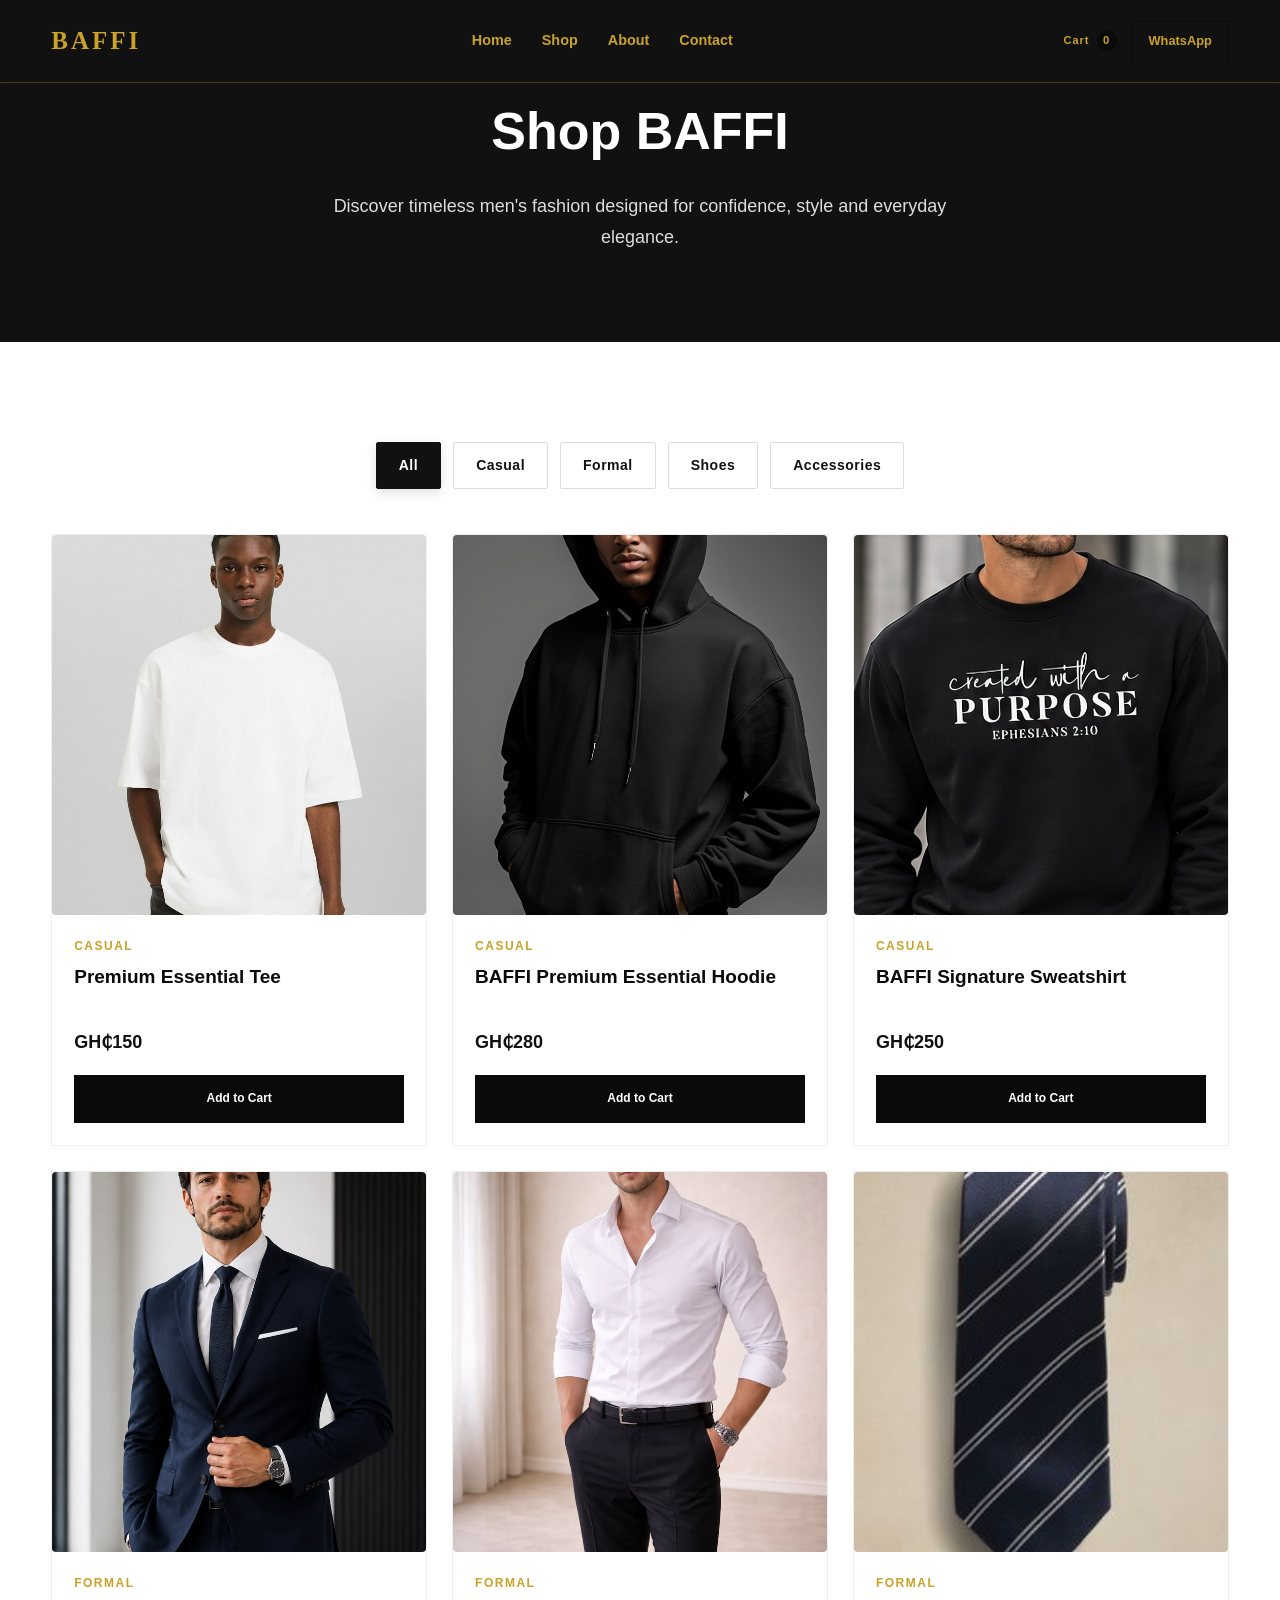
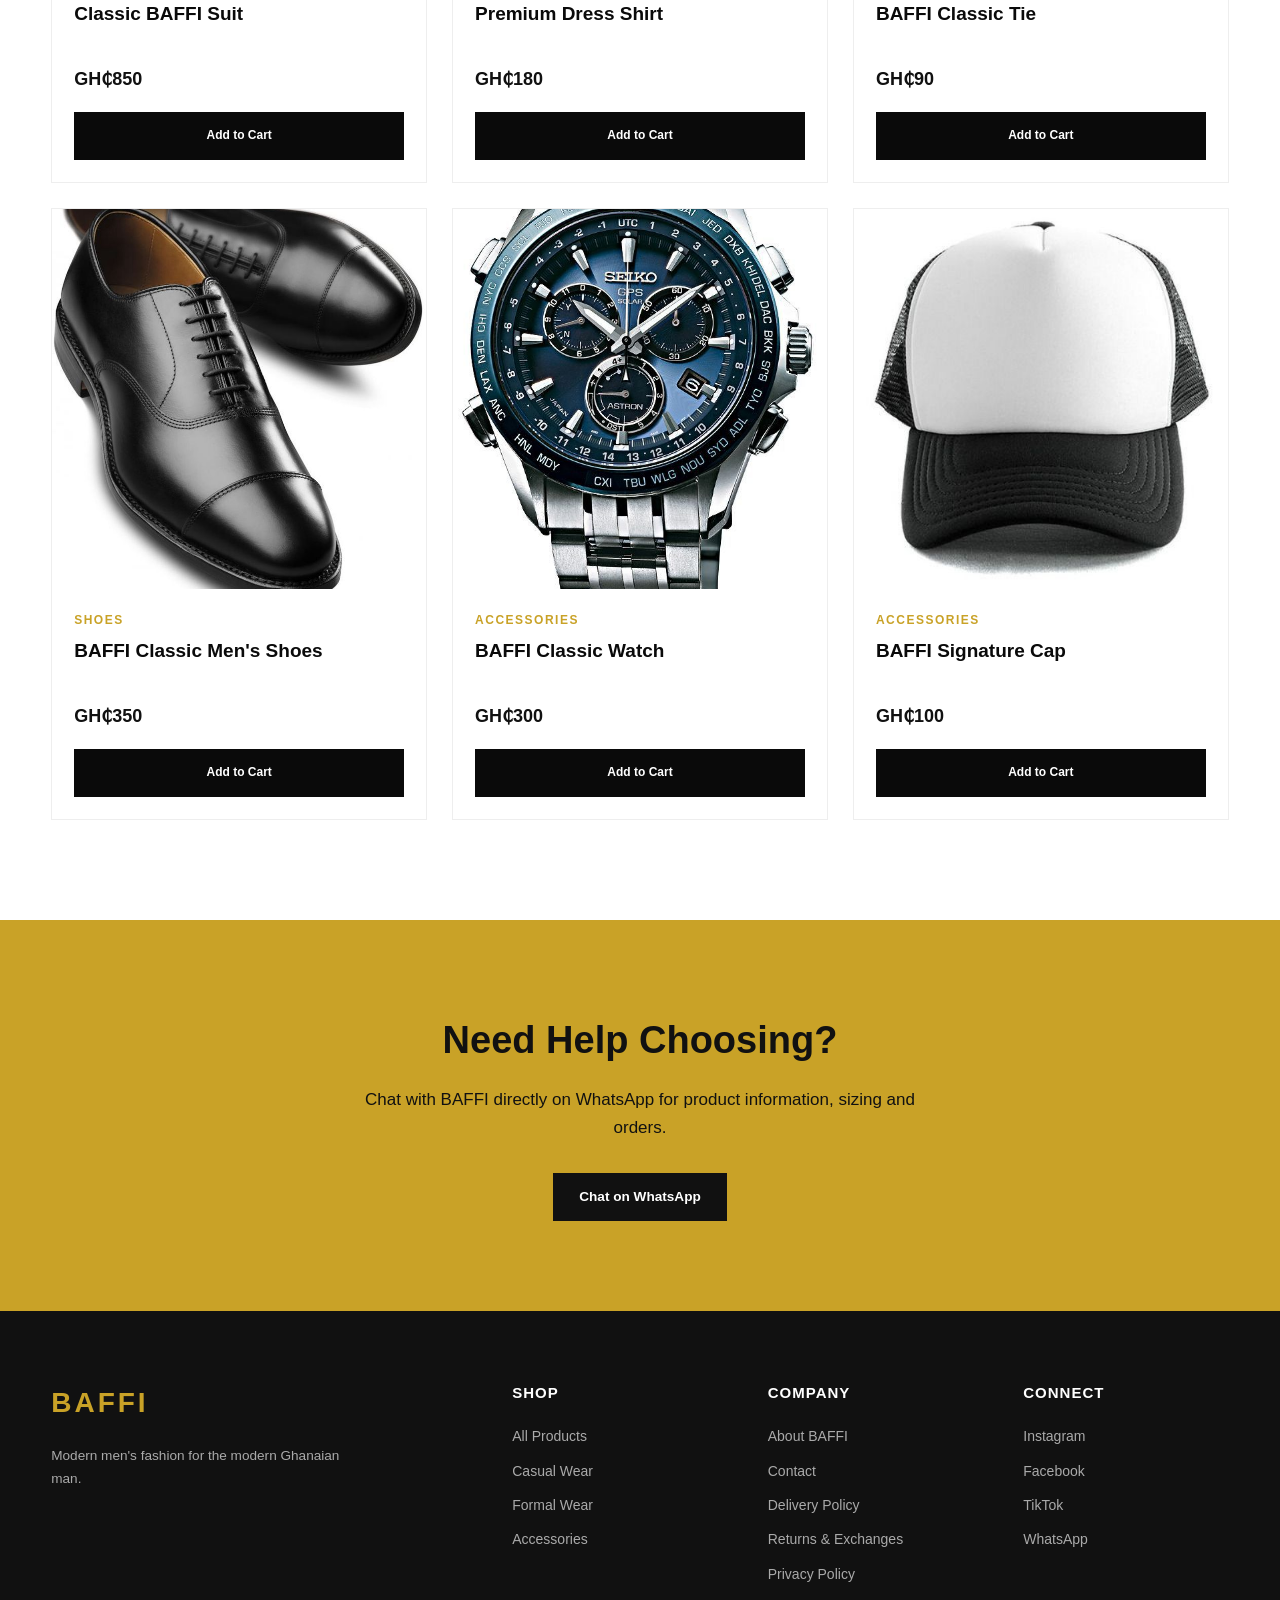
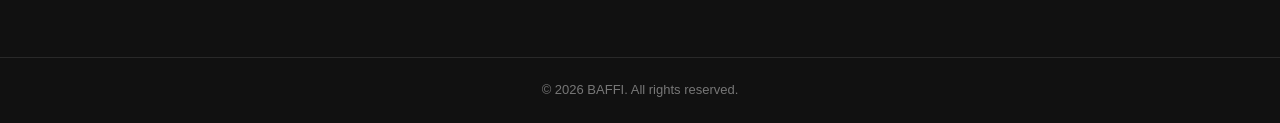
==== commit b7ecc823: "Fix HTML encoding issues in shop.html" ====
--- a/shop.html
+++ b/shop.html
@@ -11,7 +11,7 @@
     >
 
     <link rel="stylesheet" href="style.css">
-    <link rel="icon" type="image/svg+xml" href="images/svg file.jpeg">
+    <link rel="icon" type="image/svg+xml" href="svg file.jpeg">
 </head>
 
 <body>
@@ -118,7 +118,7 @@
 
                     <div class="product-image">
                         <img
-                            src="images/premium-essential-teeshirt.jpeg"
+                            src="premium-essential-teeshirt.jpeg"
                             alt="BAFFI Premium Essential Tee worn by model"
                         >
                     </div>
@@ -148,7 +148,7 @@
                 <div class="product-card" data-category="casual">
 
                     <div class="product-image">
-                        <img src="images/Premium-Essential-Hoodie.jpeg" alt="BAFFI Premium Essential Hoodie">
+                        <img src="Premium-Essential-Hoodie.jpeg" alt="BAFFI Premium Essential Hoodie">
                     </div>
 
                     <div class="product-info">
@@ -176,7 +176,7 @@
                 <div class="product-card" data-category="casual">
 
                     <div class="product-image">
-                        <img src="images/premium-essential-sweatshirt.jpeg" alt="BAFFI Premium Essential Sweatshirt">
+                        <img src="premium-essential-sweatshirt.jpeg" alt="BAFFI Premium Essential Sweatshirt">
                     </div>
 
                     <div class="product-info">
@@ -204,7 +204,7 @@
                 <div class="product-card" data-category="formal">
 
                     <div class="product-image">
-                        <img src="images/premium-essential-suit.jpeg" alt="BAFFI Classic Suit">
+                        <img src="premium-essential-suit.jpeg" alt="BAFFI Classic Suit">
                     </div>
 
                     <div class="product-info">
@@ -232,7 +232,7 @@
                 <div class="product-card" data-category="formal">
 
                     <div class="product-image">
-                        <img src="images/premium-essential-dress shirt.jpeg" alt="BAFFI Premium Dress Shirt">
+                        <img src="premium-essential-dress shirt.jpeg" alt="BAFFI Premium Dress Shirt">
                     </div>
 
                     <div class="product-info">
@@ -260,7 +260,7 @@
                 <div class="product-card" data-category="formal">
 
                     <div class="product-image">
-                        <img src="images/premium-essential-tie.jpeg" alt="BAFFI Classic Tie">
+                        <img src="premium-essential-tie.jpeg" alt="BAFFI Classic Tie">
                     </div>
 
                     <div class="product-info">
@@ -288,7 +288,7 @@
                 <div class="product-card" data-category="shoes">
 
                     <div class="product-image">
-                        <img src="images/premium-essential-shoes.jpeg" alt="BAFFI Classic Men's Shoes">
+                        <img src="premium-essential-shoes.jpeg" alt="BAFFI Classic Men's Shoes">
                     </div>
 
                     <div class="product-info">
@@ -316,7 +316,7 @@
                 <div class="product-card" data-category="accessories">
 
                     <div class="product-image">
-                        <img src="images/premium-essential-watches.jpeg" alt="BAFFI Classic Watches">
+                        <img src="premium-essential-watches.jpeg" alt="BAFFI Classic Watches">
                     </div>
 
                     <div class="product-info">
@@ -344,7 +344,7 @@
                 <div class="product-card" data-category="accessories">
 
                     <div class="product-image">
-                        <img src="images/premium-essential-cap.jpeg" alt="BAFFI Signature Cap">
+                        <img src="premium-essential-cap.jpeg" alt="BAFFI Signature Cap">
                     </div>
 
                     <div class="product-info">
@@ -462,4 +462,4 @@
     <script src="app.js"></script>
 
 </body>
-</html>+</html>
